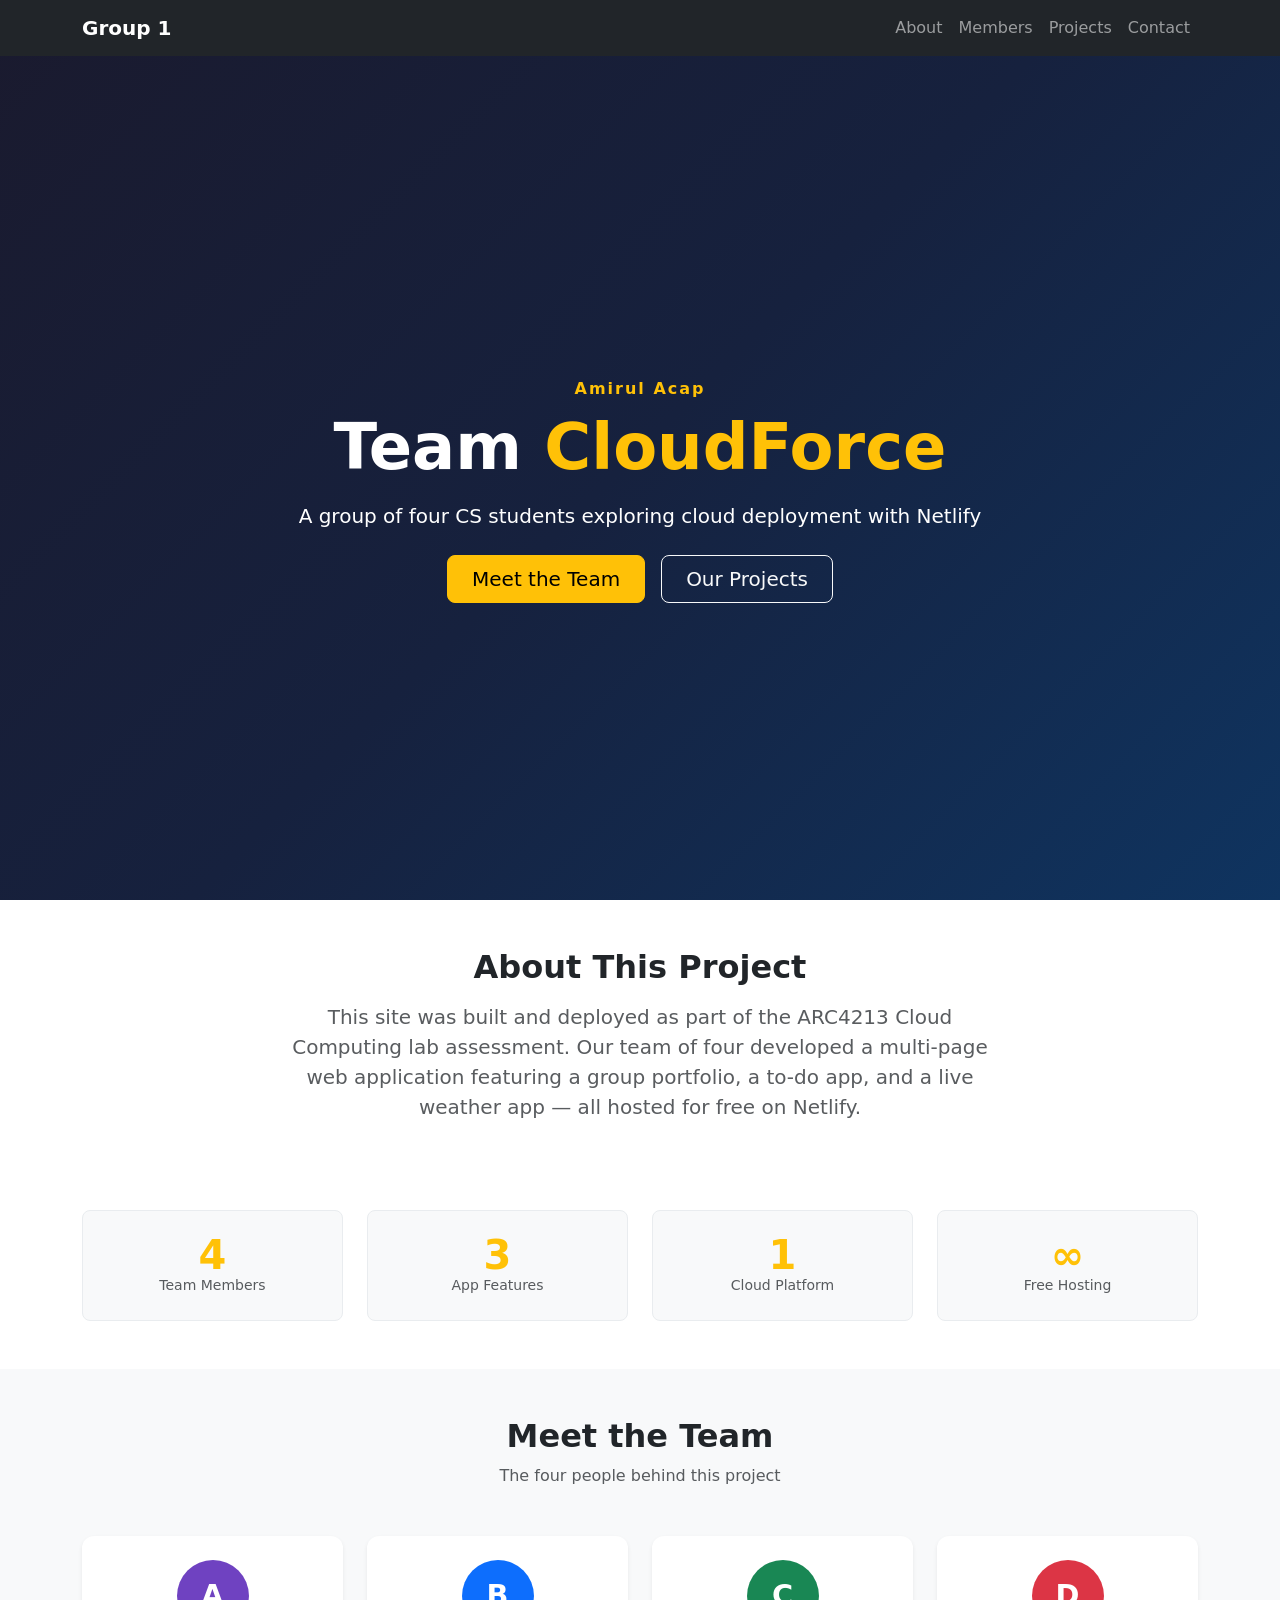
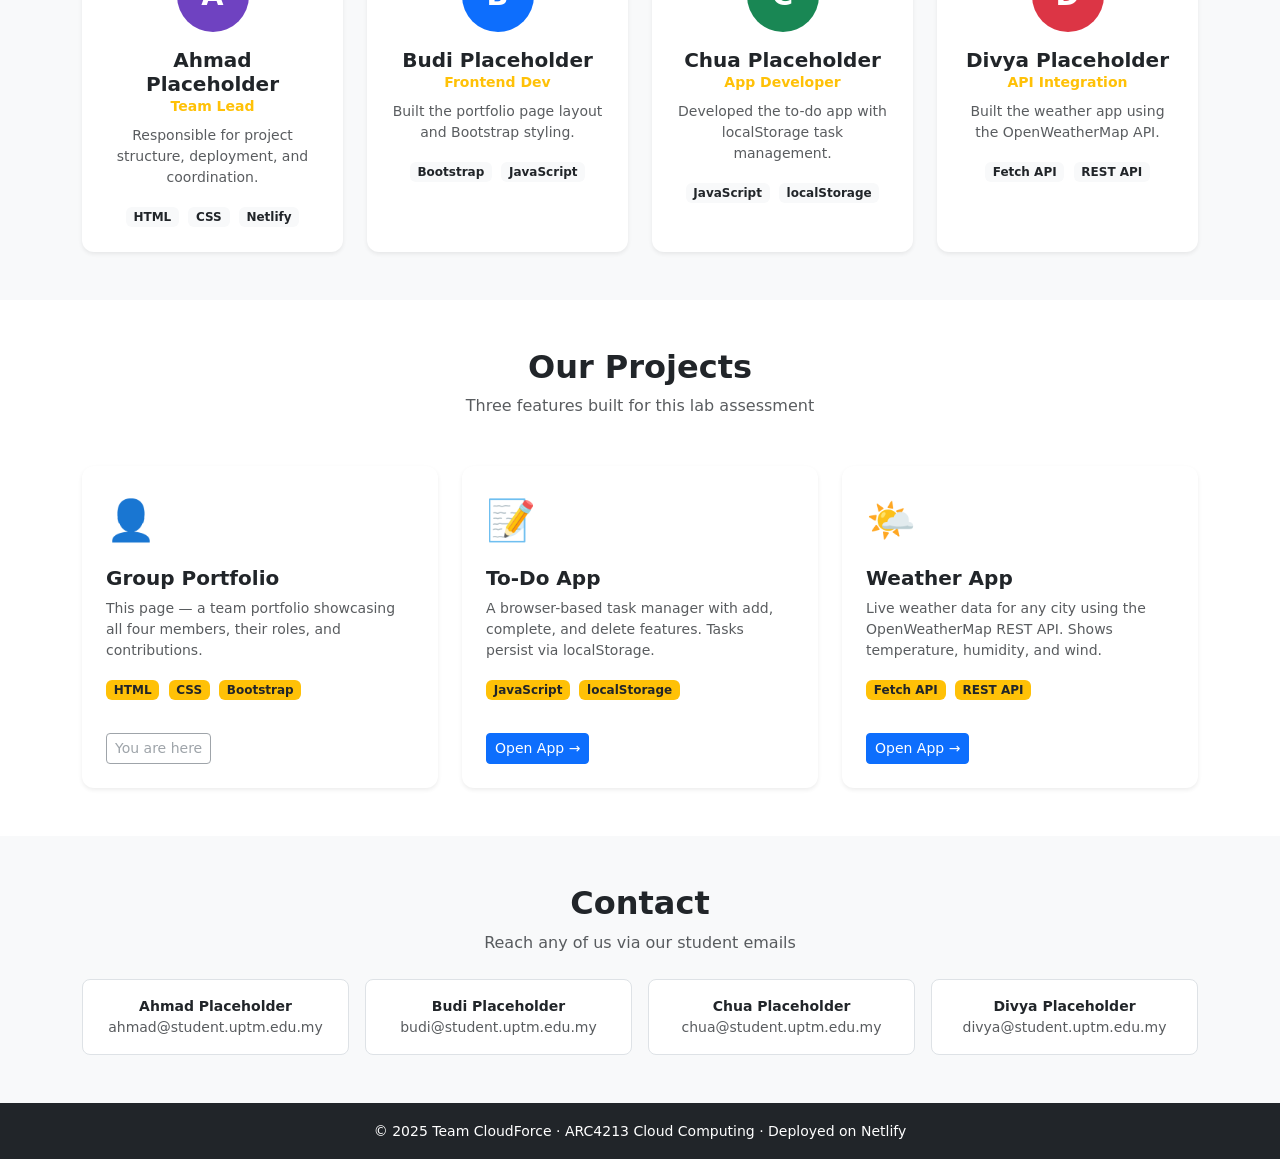
==== index.html @ 3ca0661c "portfolio update" ====
<!DOCTYPE html>
<html lang="en">
<head>
  <meta charset="UTF-8">
  <meta name="viewport" content="width=device-width, initial-scale=1.0">
  <title>Group Portfolio</title>
  <link href="https://cdn.jsdelivr.net/npm/bootstrap@5.3.0/dist/css/bootstrap.min.css" rel="stylesheet">
  <link rel="stylesheet" href="css/style.css">
</head>
<body>

  <!-- Navbar -->
  <nav class="navbar navbar-expand-lg navbar-dark bg-dark fixed-top">
    <div class="container">
      <a class="navbar-brand fw-bold" href="#">Group 1</a>
      <button class="navbar-toggler" type="button" data-bs-toggle="collapse" data-bs-target="#navMenu">
        <span class="navbar-toggler-icon"></span>
      </button>
      <div class="collapse navbar-collapse" id="navMenu">
        <ul class="navbar-nav ms-auto">
          <li class="nav-item"><a class="nav-link" href="#about">About</a></li>
          <li class="nav-item"><a class="nav-link" href="#members">Members</a></li>
          <li class="nav-item"><a class="nav-link" href="#projects">Projects</a></li>
          <li class="nav-item"><a class="nav-link" href="#contact">Contact</a></li>
        </ul>
      </div>
    </div>
  </nav>

  <!-- Hero -->
  <section class="hero d-flex align-items-center text-white">
    <div class="container text-center">
      <p class="text-warning fw-semibold mb-2 letter-spacing">Amirul Acap</p>
      <h1 class="display-3 fw-bold mb-3">Team <span class="text-warning">CloudForce</span></h1>
      <p class="lead mb-4">A group of four CS students exploring cloud deployment with Netlify</p>
      <div class="d-flex justify-content-center gap-3 flex-wrap">
        <a href="#members" class="btn btn-warning btn-lg px-4">Meet the Team</a>
        <a href="#projects" class="btn btn-outline-light btn-lg px-4">Our Projects</a>
      </div>
    </div>
  </section>

  <!-- About -->
  <section id="about" class="py-5">
    <div class="container">
      <div class="row justify-content-center">
        <div class="col-lg-8 text-center">
          <h2 class="fw-bold mb-3">About This Project</h2>
          <p class="lead text-muted">This site was built and deployed as part of the ARC4213 Cloud Computing lab assessment. Our team of four developed a multi-page web application featuring a group portfolio, a to-do app, and a live weather app — all hosted for free on Netlify.</p>
        </div>
      </div>

      <!-- Stats row -->
      <div class="row text-center mt-5 g-4">
        <div class="col-6 col-md-3">
          <div class="stat-card p-4 rounded-3">
            <div class="stat-number text-warning">4</div>
            <div class="text-muted small">Team Members</div>
          </div>
        </div>
        <div class="col-6 col-md-3">
          <div class="stat-card p-4 rounded-3">
            <div class="stat-number text-warning">3</div>
            <div class="text-muted small">App Features</div>
          </div>
        </div>
        <div class="col-6 col-md-3">
          <div class="stat-card p-4 rounded-3">
            <div class="stat-number text-warning">1</div>
            <div class="text-muted small">Cloud Platform</div>
          </div>
        </div>
        <div class="col-6 col-md-3">
          <div class="stat-card p-4 rounded-3">
            <div class="stat-number text-warning">∞</div>
            <div class="text-muted small">Free Hosting</div>
          </div>
        </div>
      </div>
    </div>
  </section>

  <!-- Members -->
  <section id="members" class="py-5 bg-light">
    <div class="container">
      <h2 class="fw-bold text-center mb-2">Meet the Team</h2>
      <p class="text-center text-muted mb-5">The four people behind this project</p>

      <div class="row g-4 justify-content-center">

        <!-- Member 1 -->
        <div class="col-sm-6 col-lg-3">
          <div class="member-card card h-100 text-center border-0 shadow-sm">
            <div class="card-body p-4">
              <div class="avatar mx-auto mb-3" style="background: #6f42c1;">A</div>
              <h5 class="fw-bold mb-0">Ahmad Placeholder</h5>
              <p class="text-warning small fw-semibold mb-2">Team Lead</p>
              <p class="text-muted small">Responsible for project structure, deployment, and coordination.</p>
              <div class="mt-3">
                <span class="badge bg-light text-dark me-1">HTML</span>
                <span class="badge bg-light text-dark me-1">CSS</span>
                <span class="badge bg-light text-dark">Netlify</span>
              </div>
            </div>
          </div>
        </div>

        <!-- Member 2 -->
        <div class="col-sm-6 col-lg-3">
          <div class="member-card card h-100 text-center border-0 shadow-sm">
            <div class="card-body p-4">
              <div class="avatar mx-auto mb-3" style="background: #0d6efd;">B</div>
              <h5 class="fw-bold mb-0">Budi Placeholder</h5>
              <p class="text-warning small fw-semibold mb-2">Frontend Dev</p>
              <p class="text-muted small">Built the portfolio page layout and Bootstrap styling.</p>
              <div class="mt-3">
                <span class="badge bg-light text-dark me-1">Bootstrap</span>
                <span class="badge bg-light text-dark">JavaScript</span>
              </div>
            </div>
          </div>
        </div>

        <!-- Member 3 -->
        <div class="col-sm-6 col-lg-3">
          <div class="member-card card h-100 text-center border-0 shadow-sm">
            <div class="card-body p-4">
              <div class="avatar mx-auto mb-3" style="background: #198754;">C</div>
              <h5 class="fw-bold mb-0">Chua Placeholder</h5>
              <p class="text-warning small fw-semibold mb-2">App Developer</p>
              <p class="text-muted small">Developed the to-do app with localStorage task management.</p>
              <div class="mt-3">
                <span class="badge bg-light text-dark me-1">JavaScript</span>
                <span class="badge bg-light text-dark">localStorage</span>
              </div>
            </div>
          </div>
        </div>

        <!-- Member 4 -->
        <div class="col-sm-6 col-lg-3">
          <div class="member-card card h-100 text-center border-0 shadow-sm">
            <div class="card-body p-4">
              <div class="avatar mx-auto mb-3" style="background: #dc3545;">D</div>
              <h5 class="fw-bold mb-0">Divya Placeholder</h5>
              <p class="text-warning small fw-semibold mb-2">API Integration</p>
              <p class="text-muted small">Built the weather app using the OpenWeatherMap API.</p>
              <div class="mt-3">
                <span class="badge bg-light text-dark me-1">Fetch API</span>
                <span class="badge bg-light text-dark">REST API</span>
              </div>
            </div>
          </div>
        </div>

      </div>
    </div>
  </section>

  <!-- Projects -->
  <section id="projects" class="py-5">
    <div class="container">
      <h2 class="fw-bold text-center mb-2">Our Projects</h2>
      <p class="text-center text-muted mb-5">Three features built for this lab assessment</p>

      <div class="row g-4 justify-content-center">
        <div class="col-md-4">
          <div class="project-card card h-100 border-0 shadow-sm">
            <div class="card-body p-4">
              <div class="project-icon mb-3">👤</div>
              <h5 class="fw-bold">Group Portfolio</h5>
              <p class="text-muted small">This page — a team portfolio showcasing all four members, their roles, and contributions.</p>
              <div class="mt-3">
                <span class="badge bg-warning text-dark me-1">HTML</span>
                <span class="badge bg-warning text-dark me-1">CSS</span>
                <span class="badge bg-warning text-dark">Bootstrap</span>
              </div>
            </div>
            <div class="card-footer bg-transparent border-0 px-4 pb-4">
              <span class="btn btn-sm btn-outline-secondary disabled">You are here</span>
            </div>
          </div>
        </div>

        <div class="col-md-4">
          <div class="project-card card h-100 border-0 shadow-sm">
            <div class="card-body p-4">
              <div class="project-icon mb-3">📝</div>
              <h5 class="fw-bold">To-Do App</h5>
              <p class="text-muted small">A browser-based task manager with add, complete, and delete features. Tasks persist via localStorage.</p>
              <div class="mt-3">
                <span class="badge bg-warning text-dark me-1">JavaScript</span>
                <span class="badge bg-warning text-dark">localStorage</span>
              </div>
            </div>
            <div class="card-footer bg-transparent border-0 px-4 pb-4">
              <a href="todo.html" class="btn btn-sm btn-primary">Open App →</a>
            </div>
          </div>
        </div>

        <div class="col-md-4">
          <div class="project-card card h-100 border-0 shadow-sm">
            <div class="card-body p-4">
              <div class="project-icon mb-3">🌤️</div>
              <h5 class="fw-bold">Weather App</h5>
              <p class="text-muted small">Live weather data for any city using the OpenWeatherMap REST API. Shows temperature, humidity, and wind.</p>
              <div class="mt-3">
                <span class="badge bg-warning text-dark me-1">Fetch API</span>
                <span class="badge bg-warning text-dark">REST API</span>
              </div>
            </div>
            <div class="card-footer bg-transparent border-0 px-4 pb-4">
              <a href="weather.html" class="btn btn-sm btn-primary">Open App →</a>
            </div>
          </div>
        </div>
      </div>
    </div>
  </section>

  <!-- Contact -->
  <section id="contact" class="py-5 bg-light">
    <div class="container text-center">
      <h2 class="fw-bold mb-2">Contact</h2>
      <p class="text-muted mb-4">Reach any of us via our student emails</p>
      <div class="row justify-content-center g-3">
        <div class="col-sm-6 col-md-3">
          <div class="p-3 bg-white rounded-3 border">
            <div class="small fw-semibold">Ahmad Placeholder</div>
            <div class="small text-muted">ahmad@student.uptm.edu.my</div>
          </div>
        </div>
        <div class="col-sm-6 col-md-3">
          <div class="p-3 bg-white rounded-3 border">
            <div class="small fw-semibold">Budi Placeholder</div>
            <div class="small text-muted">budi@student.uptm.edu.my</div>
          </div>
        </div>
        <div class="col-sm-6 col-md-3">
          <div class="p-3 bg-white rounded-3 border">
            <div class="small fw-semibold">Chua Placeholder</div>
            <div class="small text-muted">chua@student.uptm.edu.my</div>
          </div>
        </div>
        <div class="col-sm-6 col-md-3">
          <div class="p-3 bg-white rounded-3 border">
            <div class="small fw-semibold">Divya Placeholder</div>
            <div class="small text-muted">divya@student.uptm.edu.my</div>
          </div>
        </div>
      </div>
    </div>
  </section>

  <footer class="bg-dark text-white text-center py-3">
    <small>© 2025 Team CloudForce · ARC4213 Cloud Computing · Deployed on Netlify</small>
  </footer>

  <script src="https://cdn.jsdelivr.net/npm/bootstrap@5.3.0/dist/js/bootstrap.bundle.min.js"></script>
</body>
</html>
---- css/style.css ----
.hero {
  background: linear-gradient(135deg, #1a1a2e, #16213e, #0f3460);
  min-height: 100vh;
  padding-top: 80px;
}

.letter-spacing { letter-spacing: 2px; }

.stat-card {
  background: #f8f9fa;
  border: 1px solid #e9ecef;
}

.stat-number {
  font-size: 2.5rem;
  font-weight: 700;
  line-height: 1;
}

.avatar {
  width: 72px;
  height: 72px;
  border-radius: 50%;
  display: flex;
  align-items: center;
  justify-content: center;
  font-size: 1.8rem;
  font-weight: 700;
  color: white;
}

.member-card, .project-card {
  transition: transform 0.2s, box-shadow 0.2s;
  border-radius: 12px !important;
}

.member-card:hover, .project-card:hover {
  transform: translateY(-5px);
  box-shadow: 0 10px 30px rgba(0,0,0,0.12) !important;
}

.project-icon {
  font-size: 2.5rem;
}
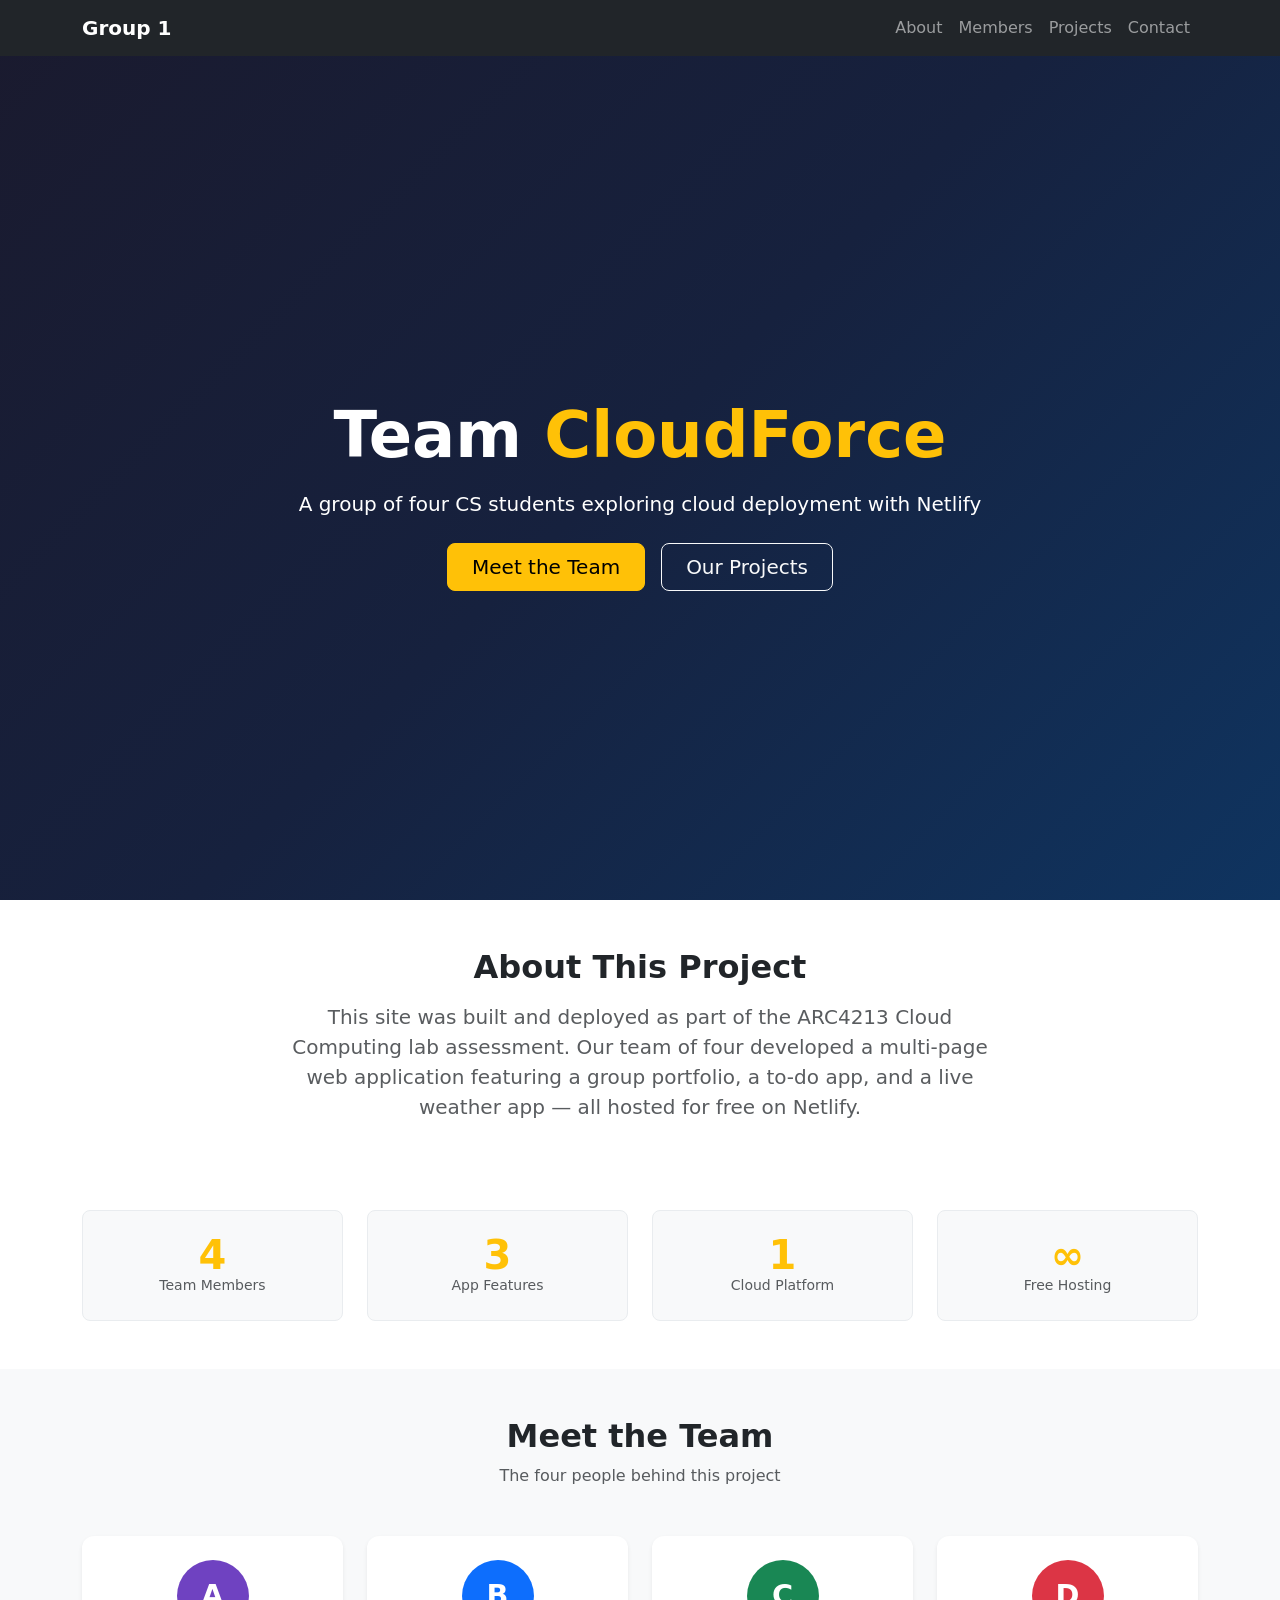
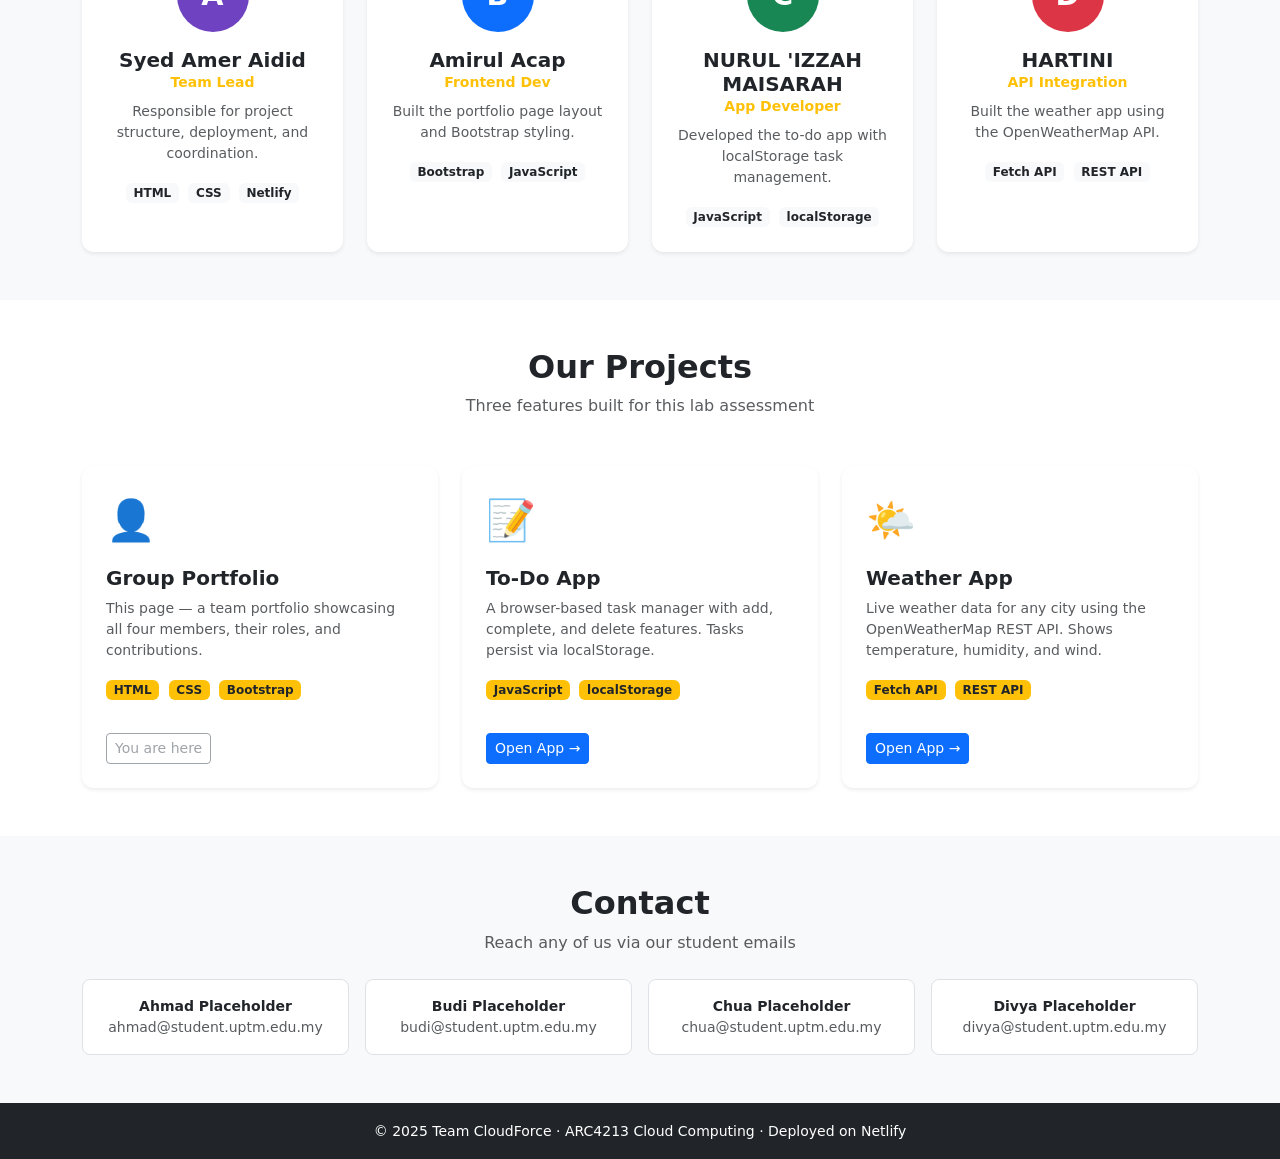
==== commit da2fd67b: "portfolio update" ====
--- a/index.html
+++ b/index.html
@@ -30,7 +30,7 @@
   <!-- Hero -->
   <section class="hero d-flex align-items-center text-white">
     <div class="container text-center">
-      <p class="text-warning fw-semibold mb-2 letter-spacing">Amirul Acap</p>
+      <p class="text-warning fw-semibold mb-2 letter-spacing"></p>
       <h1 class="display-3 fw-bold mb-3">Team <span class="text-warning">CloudForce</span></h1>
       <p class="lead mb-4">A group of four CS students exploring cloud deployment with Netlify</p>
       <div class="d-flex justify-content-center gap-3 flex-wrap">
@@ -93,7 +93,7 @@
           <div class="member-card card h-100 text-center border-0 shadow-sm">
             <div class="card-body p-4">
               <div class="avatar mx-auto mb-3" style="background: #6f42c1;">A</div>
-              <h5 class="fw-bold mb-0">Ahmad Placeholder</h5>
+              <h5 class="fw-bold mb-0">Syed Amer Aidid</h5>
               <p class="text-warning small fw-semibold mb-2">Team Lead</p>
               <p class="text-muted small">Responsible for project structure, deployment, and coordination.</p>
               <div class="mt-3">
@@ -110,7 +110,7 @@
           <div class="member-card card h-100 text-center border-0 shadow-sm">
             <div class="card-body p-4">
               <div class="avatar mx-auto mb-3" style="background: #0d6efd;">B</div>
-              <h5 class="fw-bold mb-0">Budi Placeholder</h5>
+              <h5 class="fw-bold mb-0">Amirul Acap</h5>
               <p class="text-warning small fw-semibold mb-2">Frontend Dev</p>
               <p class="text-muted small">Built the portfolio page layout and Bootstrap styling.</p>
               <div class="mt-3">
@@ -126,7 +126,7 @@
           <div class="member-card card h-100 text-center border-0 shadow-sm">
             <div class="card-body p-4">
               <div class="avatar mx-auto mb-3" style="background: #198754;">C</div>
-              <h5 class="fw-bold mb-0">Chua Placeholder</h5>
+              <h5 class="fw-bold mb-0">NURUL 'IZZAH MAISARAH</h5>
               <p class="text-warning small fw-semibold mb-2">App Developer</p>
               <p class="text-muted small">Developed the to-do app with localStorage task management.</p>
               <div class="mt-3">
@@ -142,7 +142,7 @@
           <div class="member-card card h-100 text-center border-0 shadow-sm">
             <div class="card-body p-4">
               <div class="avatar mx-auto mb-3" style="background: #dc3545;">D</div>
-              <h5 class="fw-bold mb-0">Divya Placeholder</h5>
+              <h5 class="fw-bold mb-0">HARTINI</h5>
               <p class="text-warning small fw-semibold mb-2">API Integration</p>
               <p class="text-muted small">Built the weather app using the OpenWeatherMap API.</p>
               <div class="mt-3">
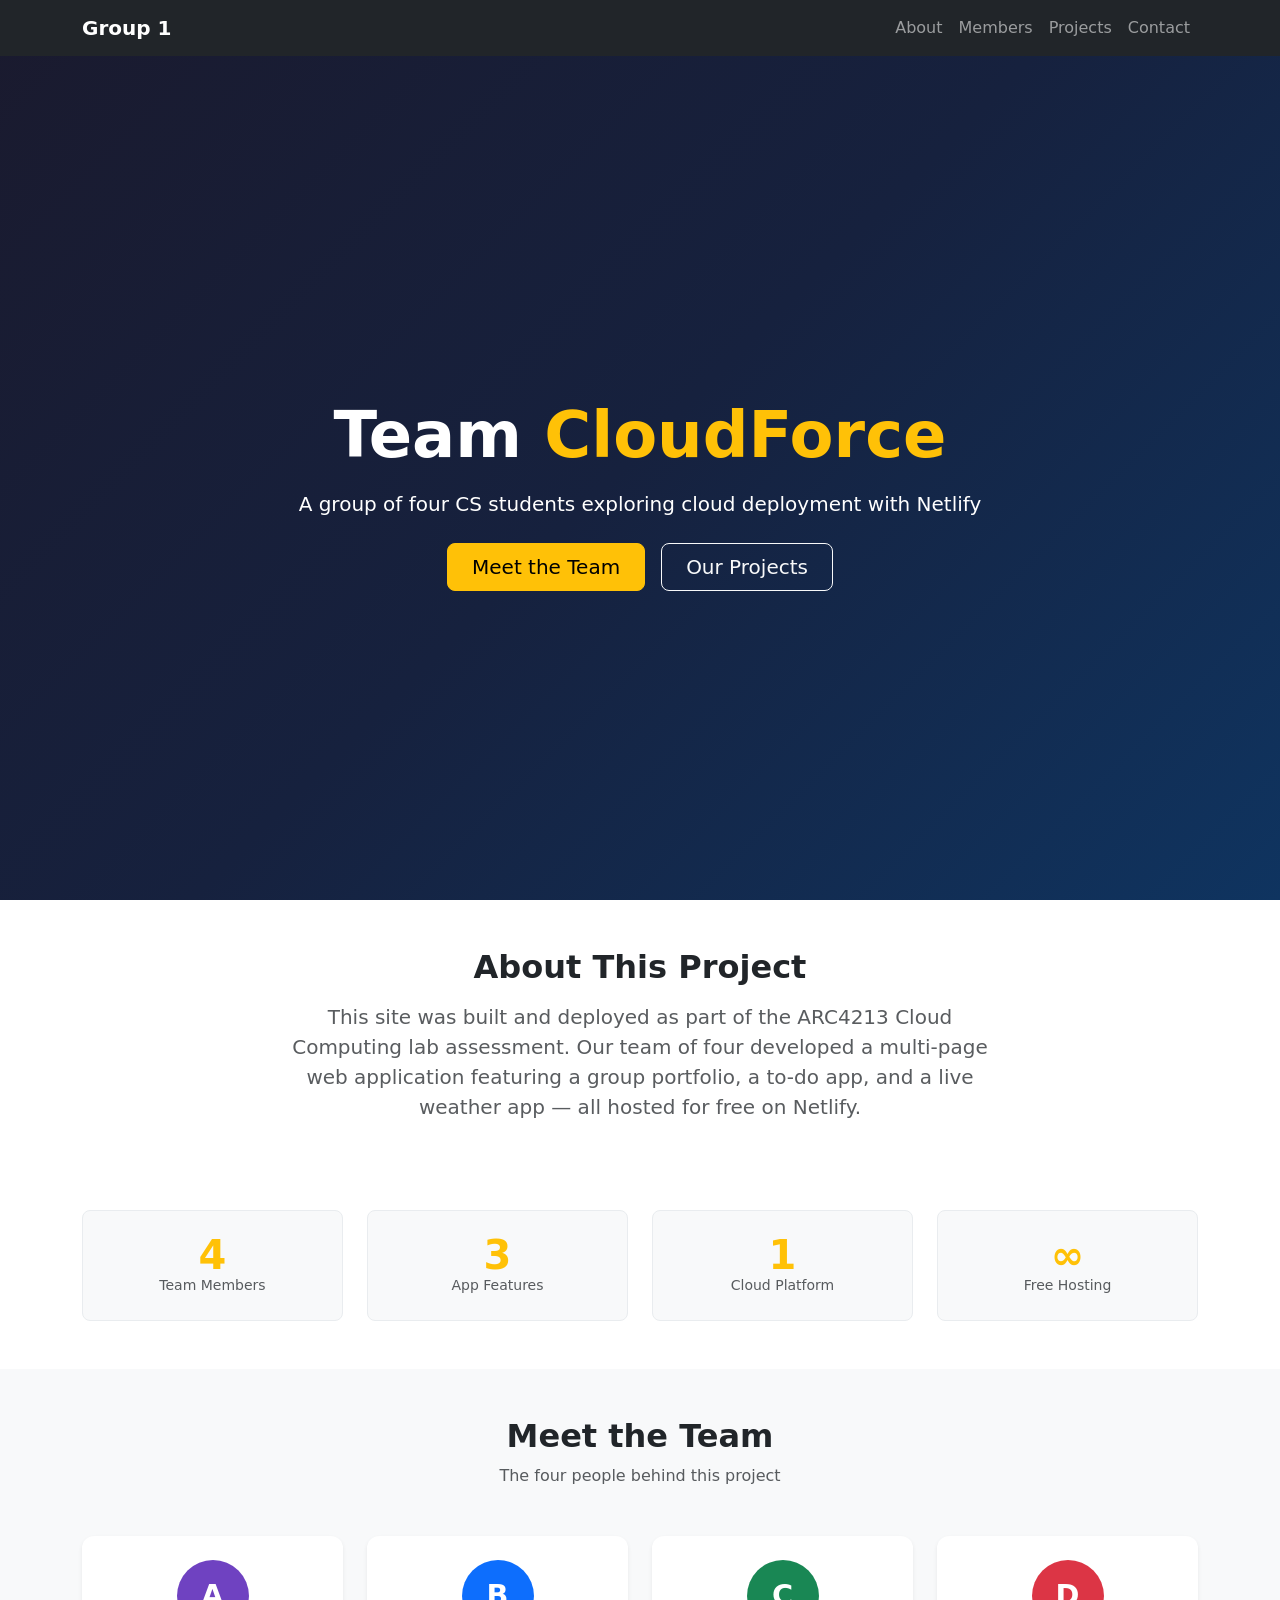
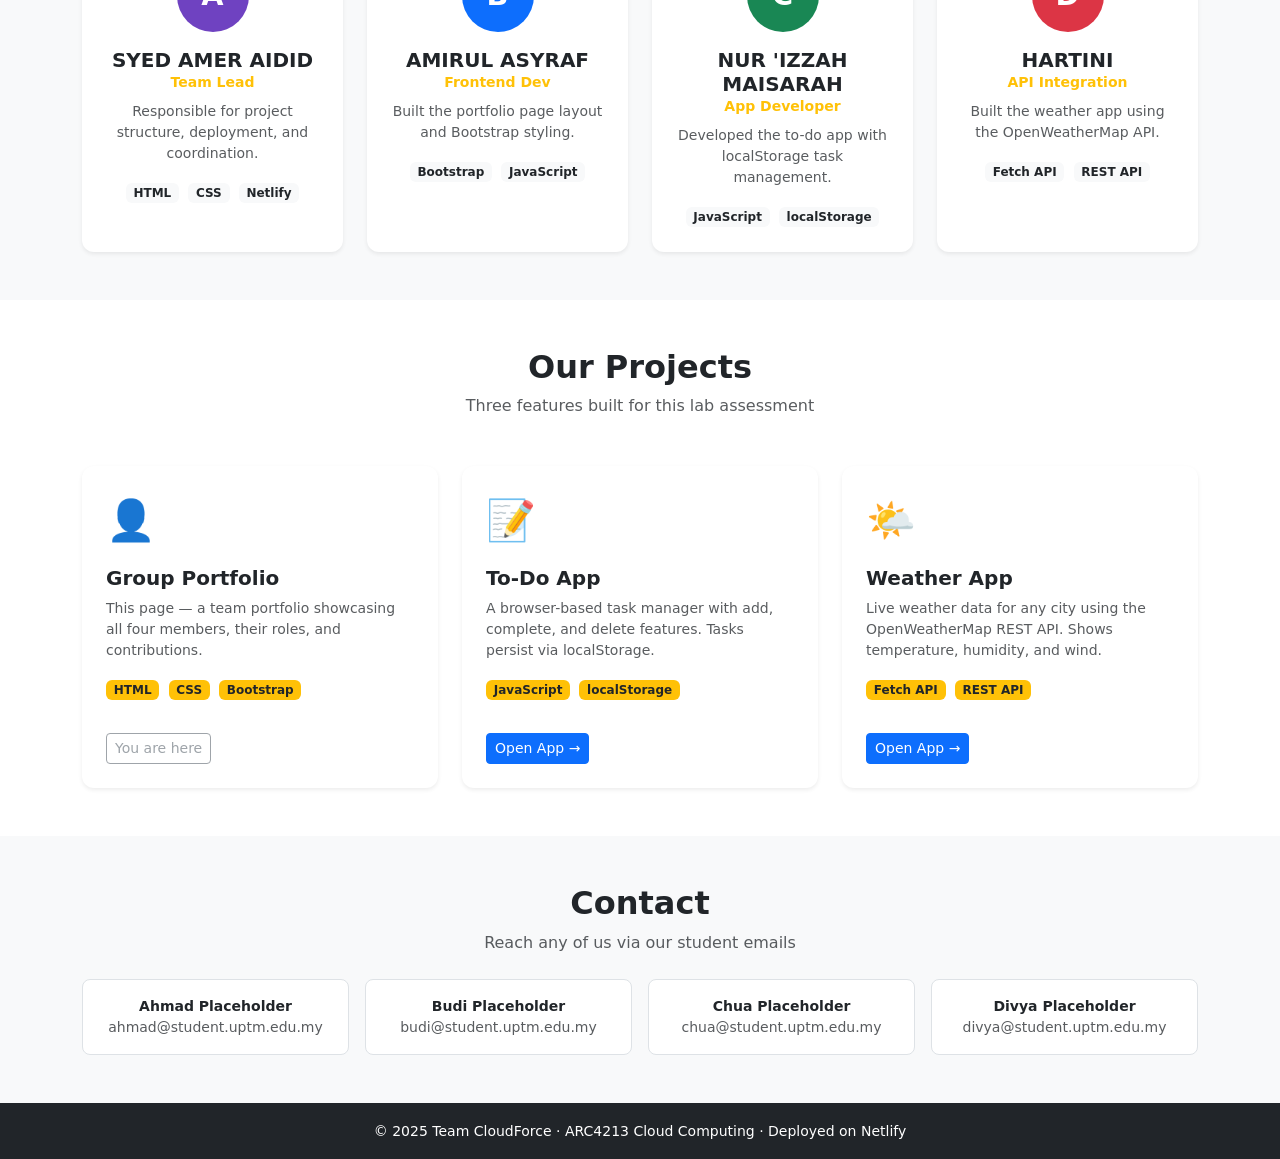
==== commit 854d0a61: "portfolio update" ====
--- a/index.html
+++ b/index.html
@@ -93,7 +93,7 @@
           <div class="member-card card h-100 text-center border-0 shadow-sm">
             <div class="card-body p-4">
               <div class="avatar mx-auto mb-3" style="background: #6f42c1;">A</div>
-              <h5 class="fw-bold mb-0">Syed Amer Aidid</h5>
+              <h5 class="fw-bold mb-0">SYED AMER AIDID</h5>
               <p class="text-warning small fw-semibold mb-2">Team Lead</p>
               <p class="text-muted small">Responsible for project structure, deployment, and coordination.</p>
               <div class="mt-3">
@@ -110,7 +110,7 @@
           <div class="member-card card h-100 text-center border-0 shadow-sm">
             <div class="card-body p-4">
               <div class="avatar mx-auto mb-3" style="background: #0d6efd;">B</div>
-              <h5 class="fw-bold mb-0">Amirul Acap</h5>
+              <h5 class="fw-bold mb-0">AMIRUL ASYRAF</h5>
               <p class="text-warning small fw-semibold mb-2">Frontend Dev</p>
               <p class="text-muted small">Built the portfolio page layout and Bootstrap styling.</p>
               <div class="mt-3">
@@ -126,7 +126,7 @@
           <div class="member-card card h-100 text-center border-0 shadow-sm">
             <div class="card-body p-4">
               <div class="avatar mx-auto mb-3" style="background: #198754;">C</div>
-              <h5 class="fw-bold mb-0">NURUL 'IZZAH MAISARAH</h5>
+              <h5 class="fw-bold mb-0">NUR 'IZZAH MAISARAH</h5>
               <p class="text-warning small fw-semibold mb-2">App Developer</p>
               <p class="text-muted small">Developed the to-do app with localStorage task management.</p>
               <div class="mt-3">
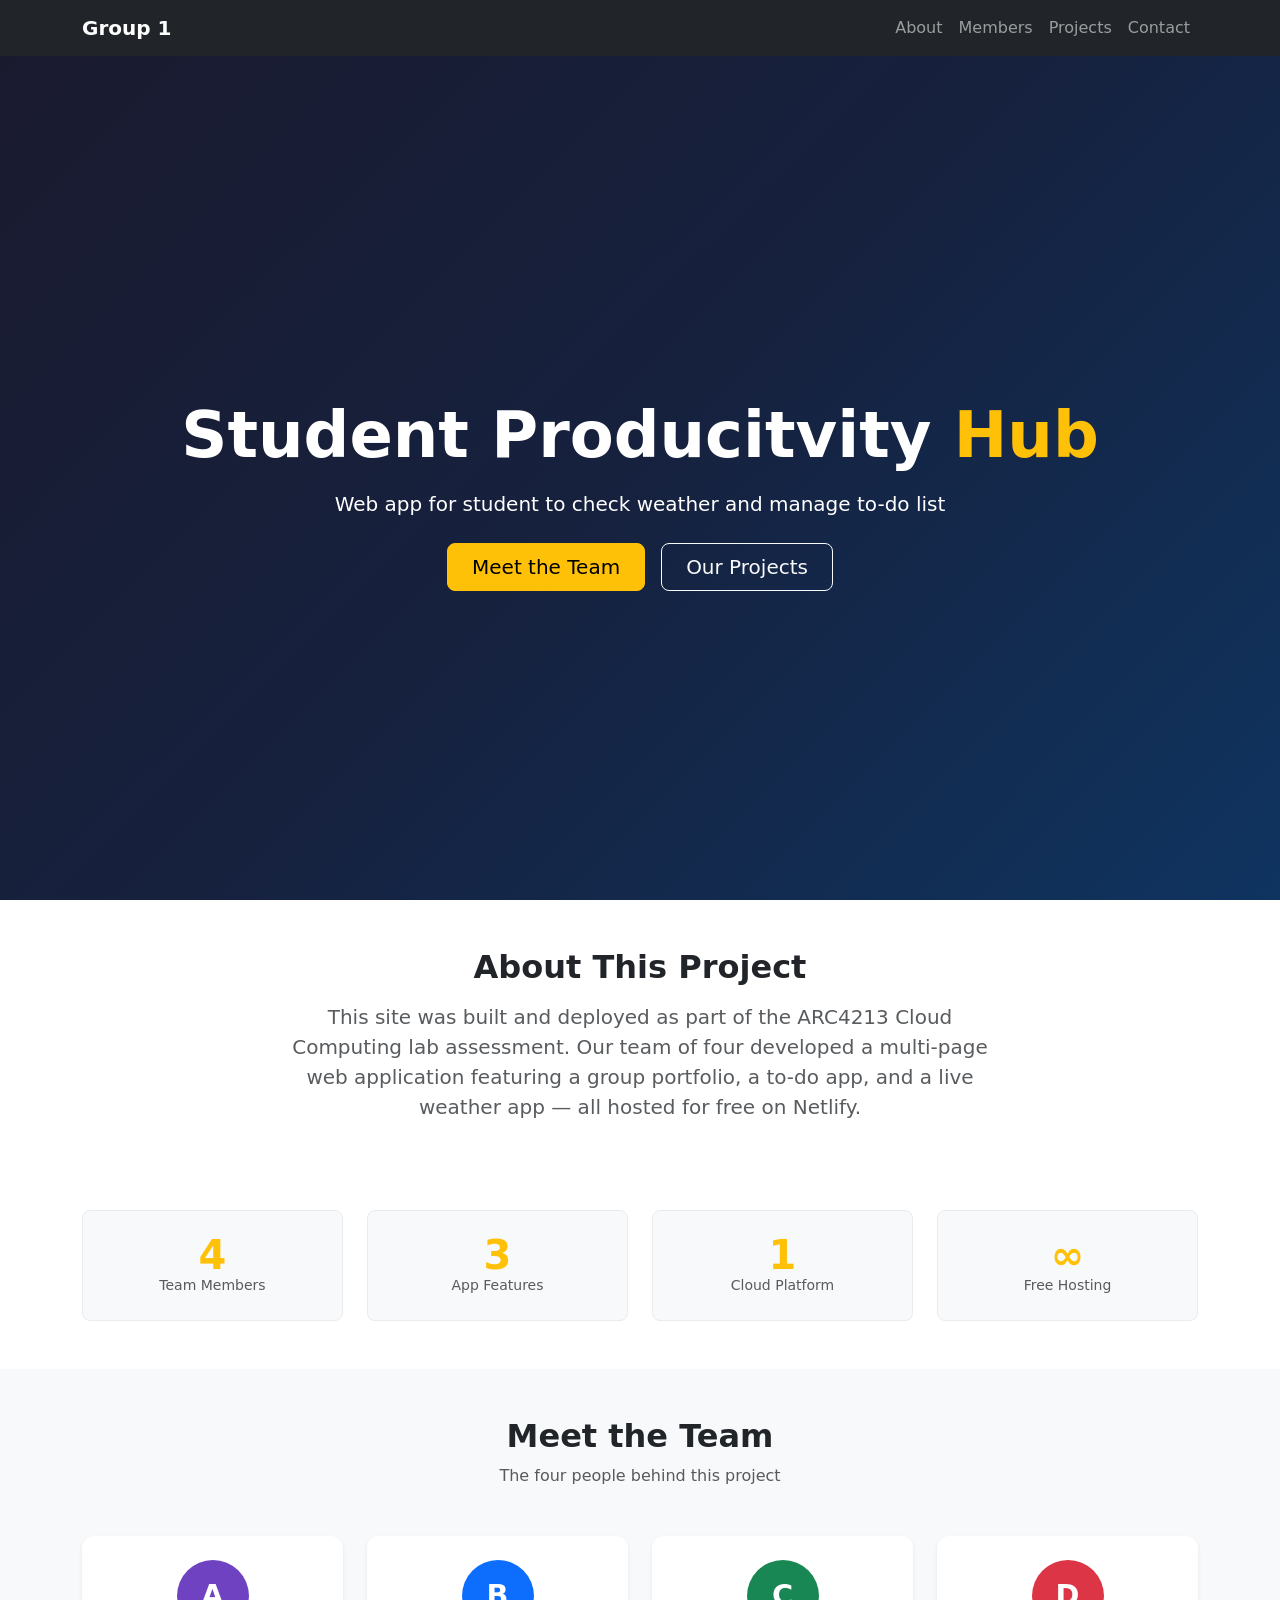
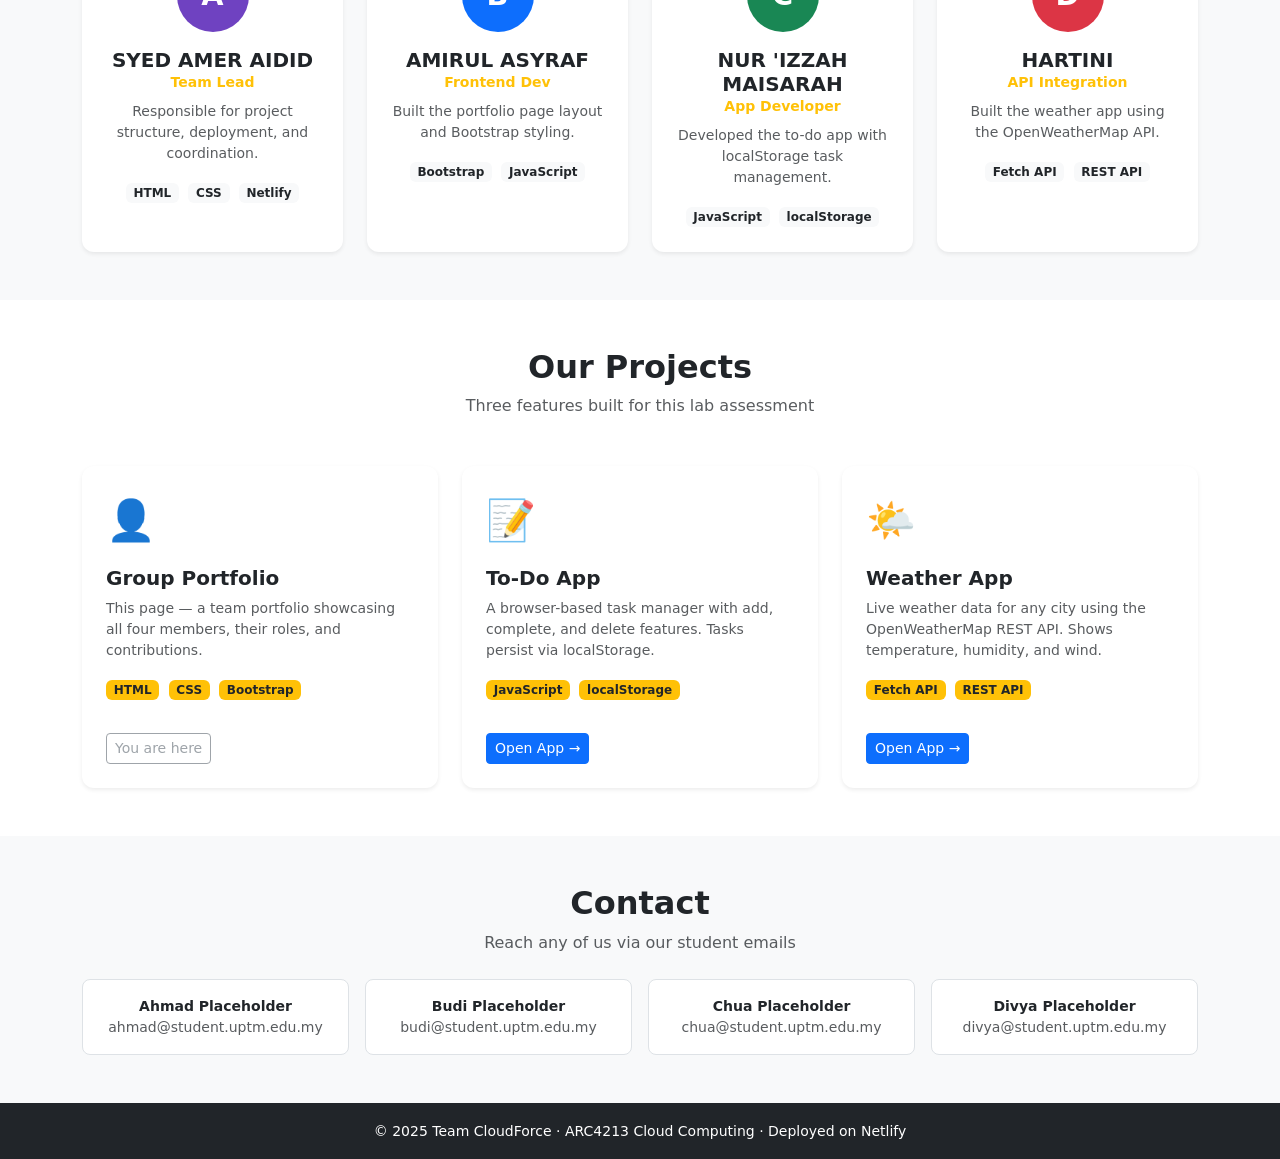
==== commit 7e2d38d7: "Update index.html description change" ====
--- a/index.html
+++ b/index.html
@@ -31,8 +31,8 @@
   <section class="hero d-flex align-items-center text-white">
     <div class="container text-center">
       <p class="text-warning fw-semibold mb-2 letter-spacing"></p>
-      <h1 class="display-3 fw-bold mb-3">Team <span class="text-warning">CloudForce</span></h1>
-      <p class="lead mb-4">A group of four CS students exploring cloud deployment with Netlify</p>
+      <h1 class="display-3 fw-bold mb-3">Student Producitvity <span class="text-warning">Hub</span></h1>
+      <p class="lead mb-4">Web app for student to <b>check weather</b> and manage <b>to-do list</b></p>
       <div class="d-flex justify-content-center gap-3 flex-wrap">
         <a href="#members" class="btn btn-warning btn-lg px-4">Meet the Team</a>
         <a href="#projects" class="btn btn-outline-light btn-lg px-4">Our Projects</a>
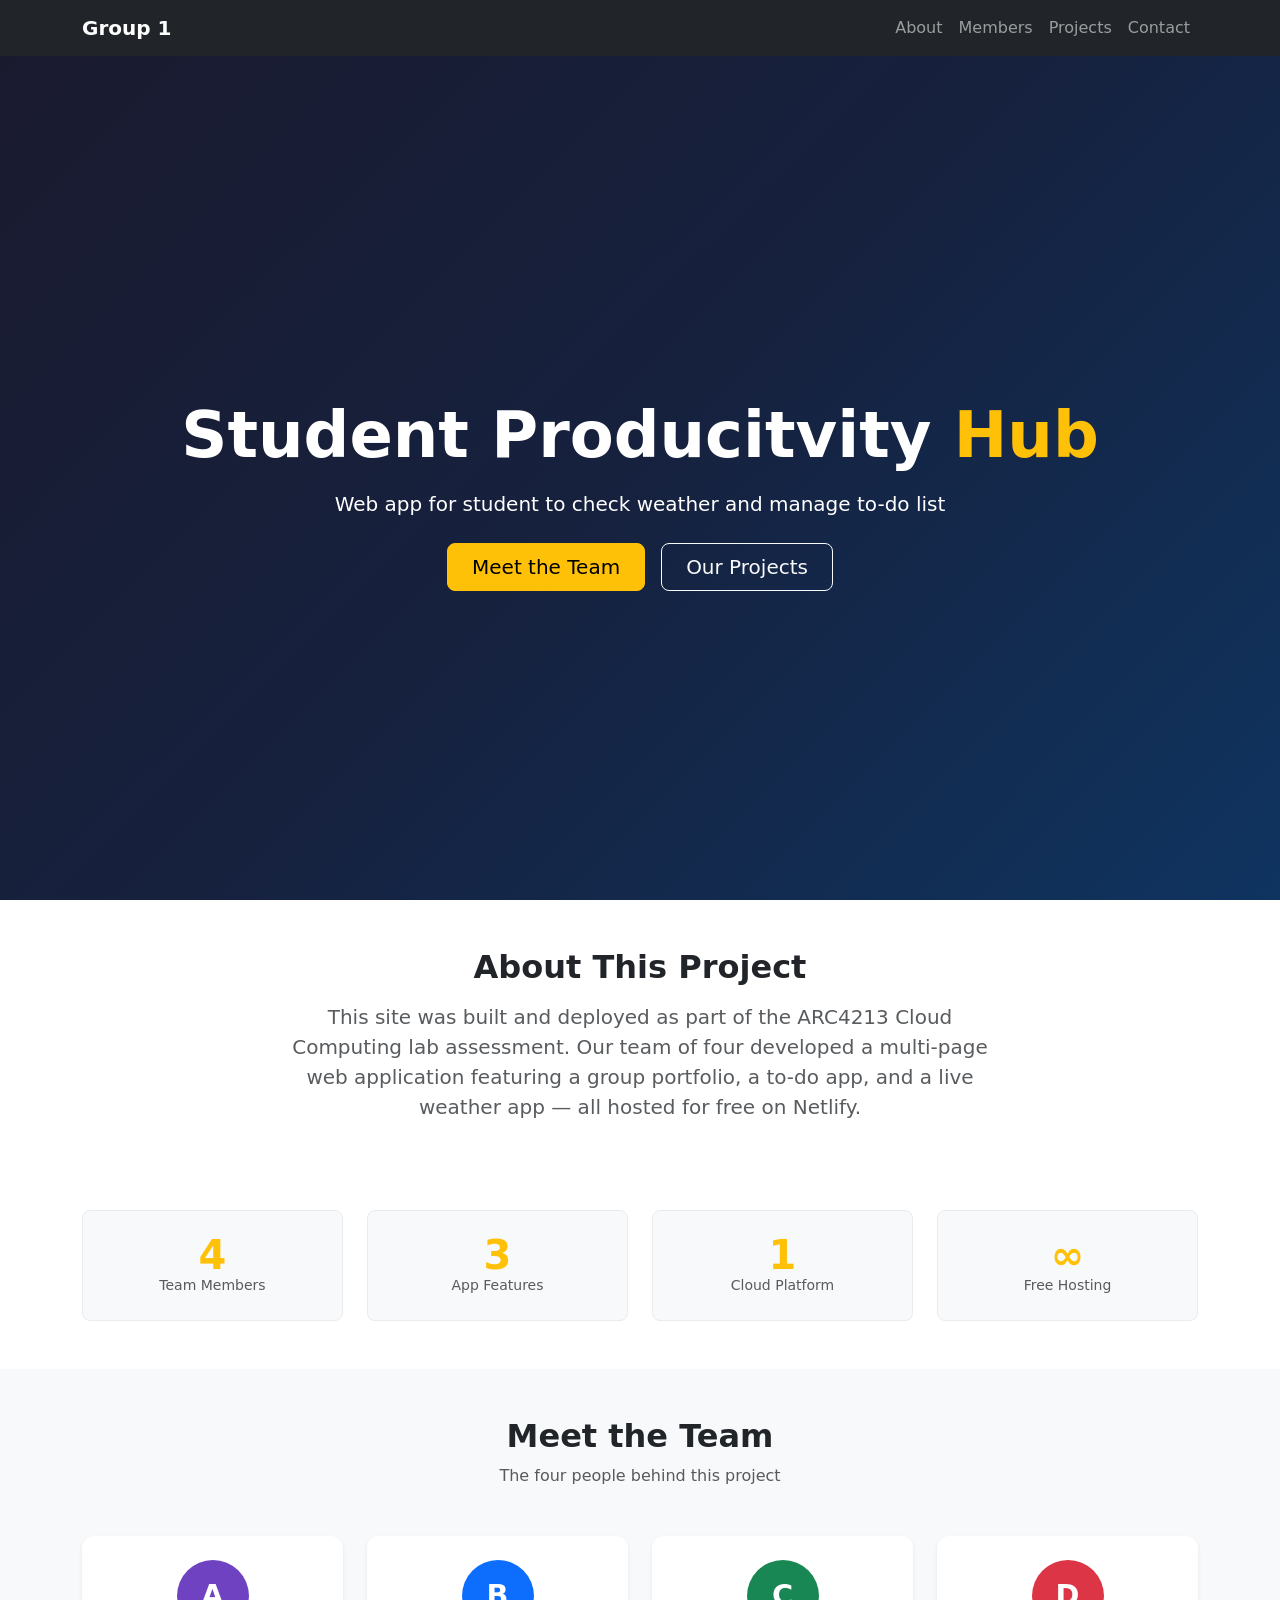
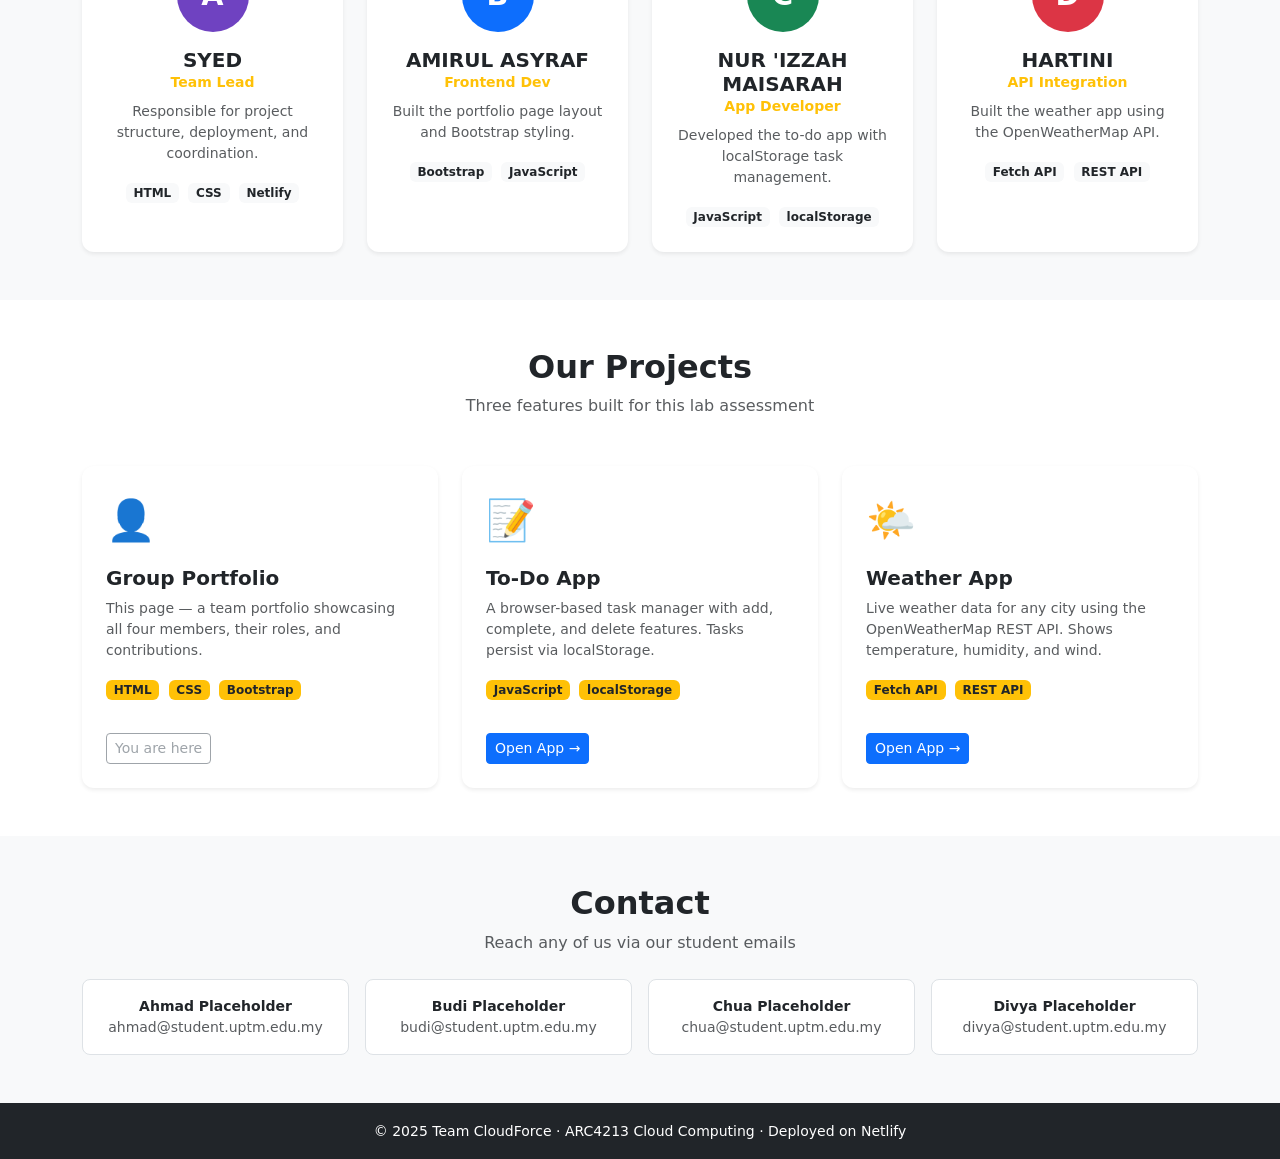
==== commit b3607ceb: "Update index.html" ====
--- a/index.html
+++ b/index.html
@@ -93,7 +93,7 @@
           <div class="member-card card h-100 text-center border-0 shadow-sm">
             <div class="card-body p-4">
               <div class="avatar mx-auto mb-3" style="background: #6f42c1;">A</div>
-              <h5 class="fw-bold mb-0">SYED AMER AIDID</h5>
+              <h5 class="fw-bold mb-0">SYED</h5>
               <p class="text-warning small fw-semibold mb-2">Team Lead</p>
               <p class="text-muted small">Responsible for project structure, deployment, and coordination.</p>
               <div class="mt-3">
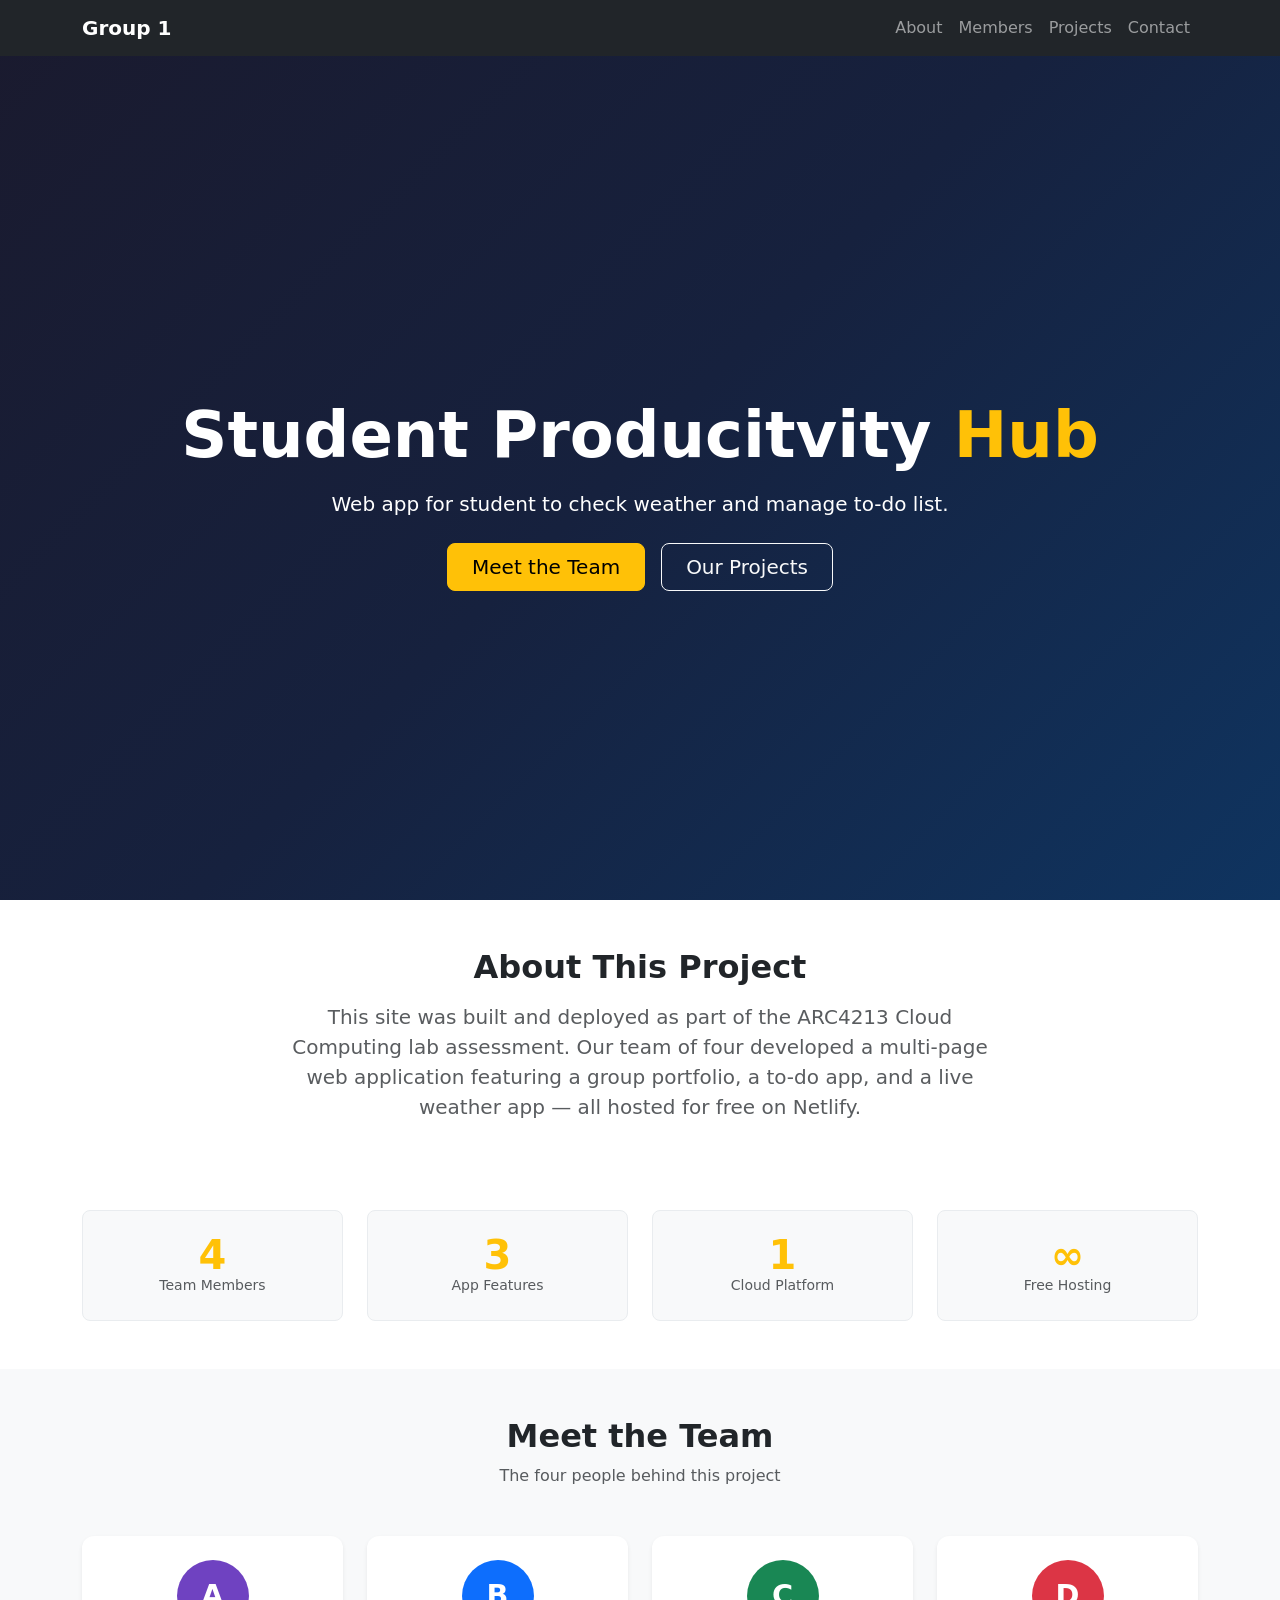
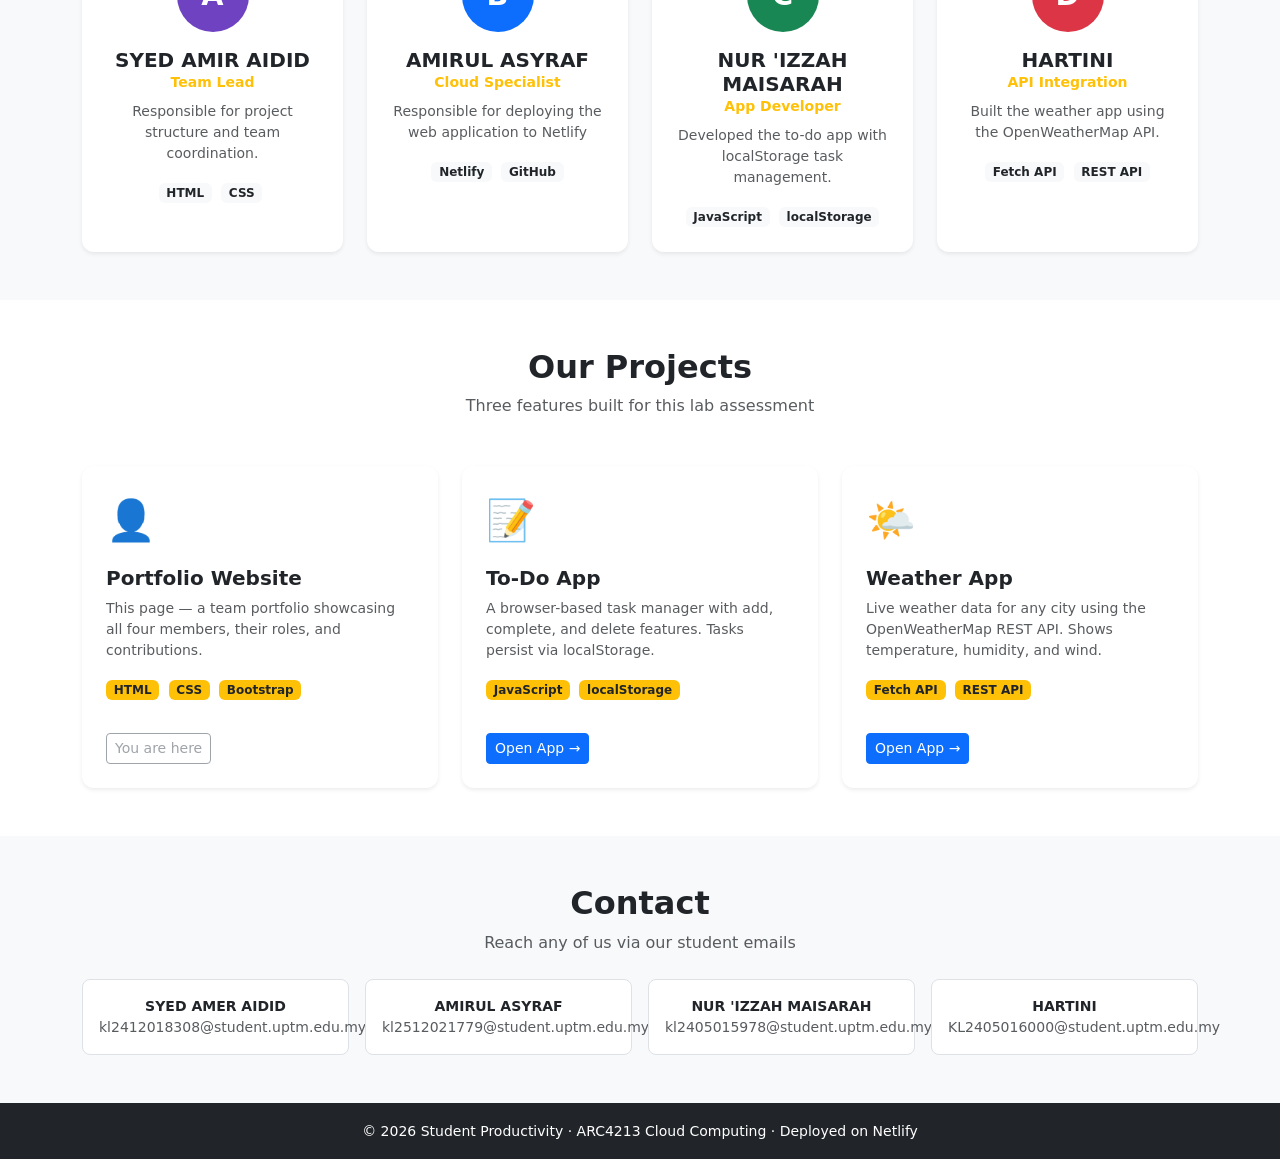
==== commit d46460e2: "Update index.html" ====
--- a/index.html
+++ b/index.html
@@ -32,7 +32,7 @@
     <div class="container text-center">
       <p class="text-warning fw-semibold mb-2 letter-spacing"></p>
       <h1 class="display-3 fw-bold mb-3">Student Producitvity <span class="text-warning">Hub</span></h1>
-      <p class="lead mb-4">Web app for student to <b>check weather</b> and manage <b>to-do list</b></p>
+      <p class="lead mb-4">Web app for student to <b>check weather</b> and manage <b>to-do list.</b></p>
       <div class="d-flex justify-content-center gap-3 flex-wrap">
         <a href="#members" class="btn btn-warning btn-lg px-4">Meet the Team</a>
         <a href="#projects" class="btn btn-outline-light btn-lg px-4">Our Projects</a>
@@ -93,13 +93,12 @@
           <div class="member-card card h-100 text-center border-0 shadow-sm">
             <div class="card-body p-4">
               <div class="avatar mx-auto mb-3" style="background: #6f42c1;">A</div>
-              <h5 class="fw-bold mb-0">SYED</h5>
+              <h5 class="fw-bold mb-0">SYED AMIR AIDID</h5>
               <p class="text-warning small fw-semibold mb-2">Team Lead</p>
-              <p class="text-muted small">Responsible for project structure, deployment, and coordination.</p>
+              <p class="text-muted small">Responsible for project structure and team coordination.</p>
               <div class="mt-3">
                 <span class="badge bg-light text-dark me-1">HTML</span>
                 <span class="badge bg-light text-dark me-1">CSS</span>
-                <span class="badge bg-light text-dark">Netlify</span>
               </div>
             </div>
           </div>
@@ -111,11 +110,11 @@
             <div class="card-body p-4">
               <div class="avatar mx-auto mb-3" style="background: #0d6efd;">B</div>
               <h5 class="fw-bold mb-0">AMIRUL ASYRAF</h5>
-              <p class="text-warning small fw-semibold mb-2">Frontend Dev</p>
-              <p class="text-muted small">Built the portfolio page layout and Bootstrap styling.</p>
-              <div class="mt-3">
-                <span class="badge bg-light text-dark me-1">Bootstrap</span>
-                <span class="badge bg-light text-dark">JavaScript</span>
+              <p class="text-warning small fw-semibold mb-2">Cloud Specialist</p>
+              <p class="text-muted small">Responsible for deploying the web application to Netlify</p>
+              <div class="mt-3">
+                <span class="badge bg-light text-dark me-1">Netlify</span>
+                <span class="badge bg-light text-dark">GitHub</span>
               </div>
             </div>
           </div>
@@ -168,7 +167,7 @@
           <div class="project-card card h-100 border-0 shadow-sm">
             <div class="card-body p-4">
               <div class="project-icon mb-3">👤</div>
-              <h5 class="fw-bold">Group Portfolio</h5>
+              <h5 class="fw-bold">Portfolio Website</h5>
               <p class="text-muted small">This page — a team portfolio showcasing all four members, their roles, and contributions.</p>
               <div class="mt-3">
                 <span class="badge bg-warning text-dark me-1">HTML</span>
@@ -227,26 +226,26 @@
       <div class="row justify-content-center g-3">
         <div class="col-sm-6 col-md-3">
           <div class="p-3 bg-white rounded-3 border">
-            <div class="small fw-semibold">Ahmad Placeholder</div>
-            <div class="small text-muted">ahmad@student.uptm.edu.my</div>
-          </div>
-        </div>
-        <div class="col-sm-6 col-md-3">
-          <div class="p-3 bg-white rounded-3 border">
-            <div class="small fw-semibold">Budi Placeholder</div>
-            <div class="small text-muted">budi@student.uptm.edu.my</div>
-          </div>
-        </div>
-        <div class="col-sm-6 col-md-3">
-          <div class="p-3 bg-white rounded-3 border">
-            <div class="small fw-semibold">Chua Placeholder</div>
-            <div class="small text-muted">chua@student.uptm.edu.my</div>
-          </div>
-        </div>
-        <div class="col-sm-6 col-md-3">
-          <div class="p-3 bg-white rounded-3 border">
-            <div class="small fw-semibold">Divya Placeholder</div>
-            <div class="small text-muted">divya@student.uptm.edu.my</div>
+            <div class="small fw-semibold">SYED AMER AIDID</div>
+            <div class="small text-muted">kl2412018308@student.uptm.edu.my</div>
+          </div>
+        </div>
+        <div class="col-sm-6 col-md-3">
+          <div class="p-3 bg-white rounded-3 border">
+            <div class="small fw-semibold">AMIRUL ASYRAF</div>
+            <div class="small text-muted">kl2512021779@student.uptm.edu.my</div>
+          </div>
+        </div>
+        <div class="col-sm-6 col-md-3">
+          <div class="p-3 bg-white rounded-3 border">
+            <div class="small fw-semibold">NUR 'IZZAH MAISARAH</div>
+            <div class="small text-muted">kl2405015978@student.uptm.edu.my</div>
+          </div>
+        </div>
+        <div class="col-sm-6 col-md-3">
+          <div class="p-3 bg-white rounded-3 border">
+            <div class="small fw-semibold">HARTINI</div>
+            <div class="small text-muted">KL2405016000@student.uptm.edu.my</div>
           </div>
         </div>
       </div>
@@ -254,7 +253,7 @@
   </section>
 
   <footer class="bg-dark text-white text-center py-3">
-    <small>© 2025 Team CloudForce · ARC4213 Cloud Computing · Deployed on Netlify</small>
+    <small>© 2026 Student Productivity · ARC4213 Cloud Computing · Deployed on Netlify</small>
   </footer>
 
   <script src="https://cdn.jsdelivr.net/npm/bootstrap@5.3.0/dist/js/bootstrap.bundle.min.js"></script>
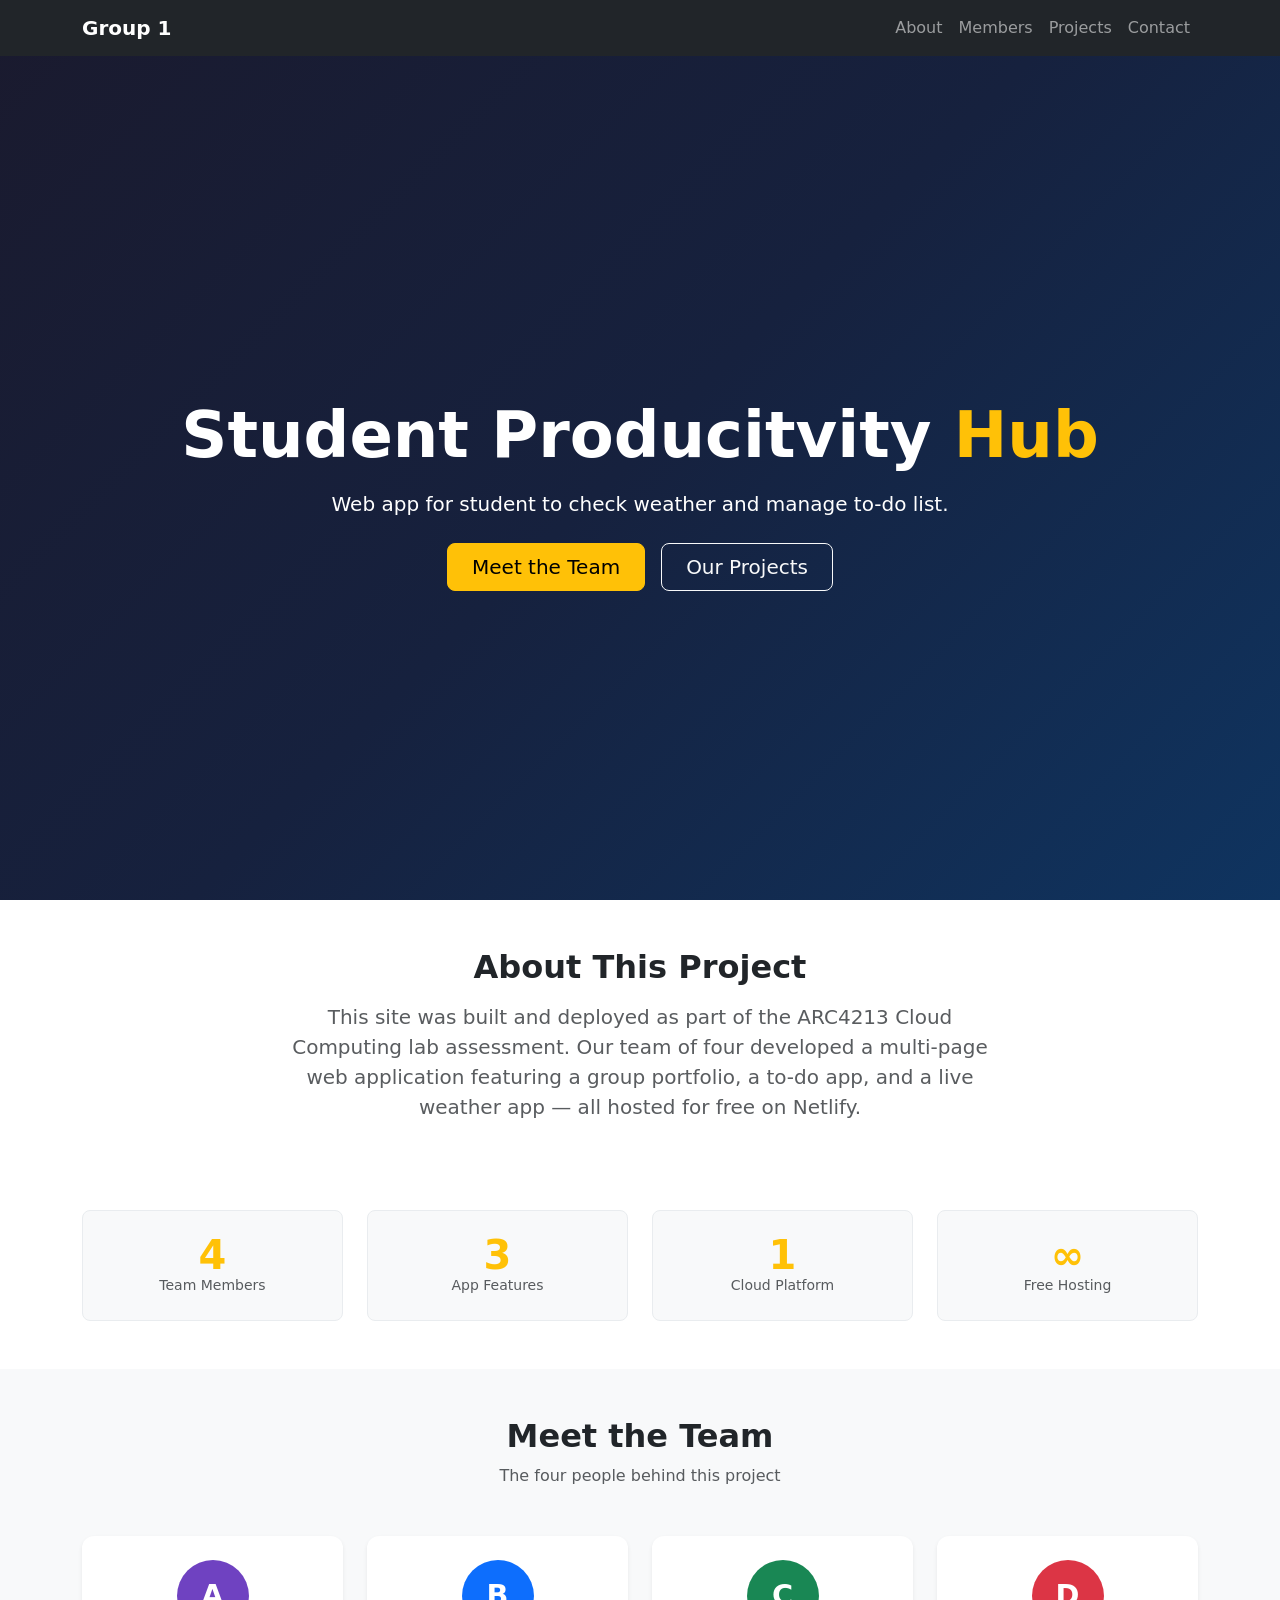
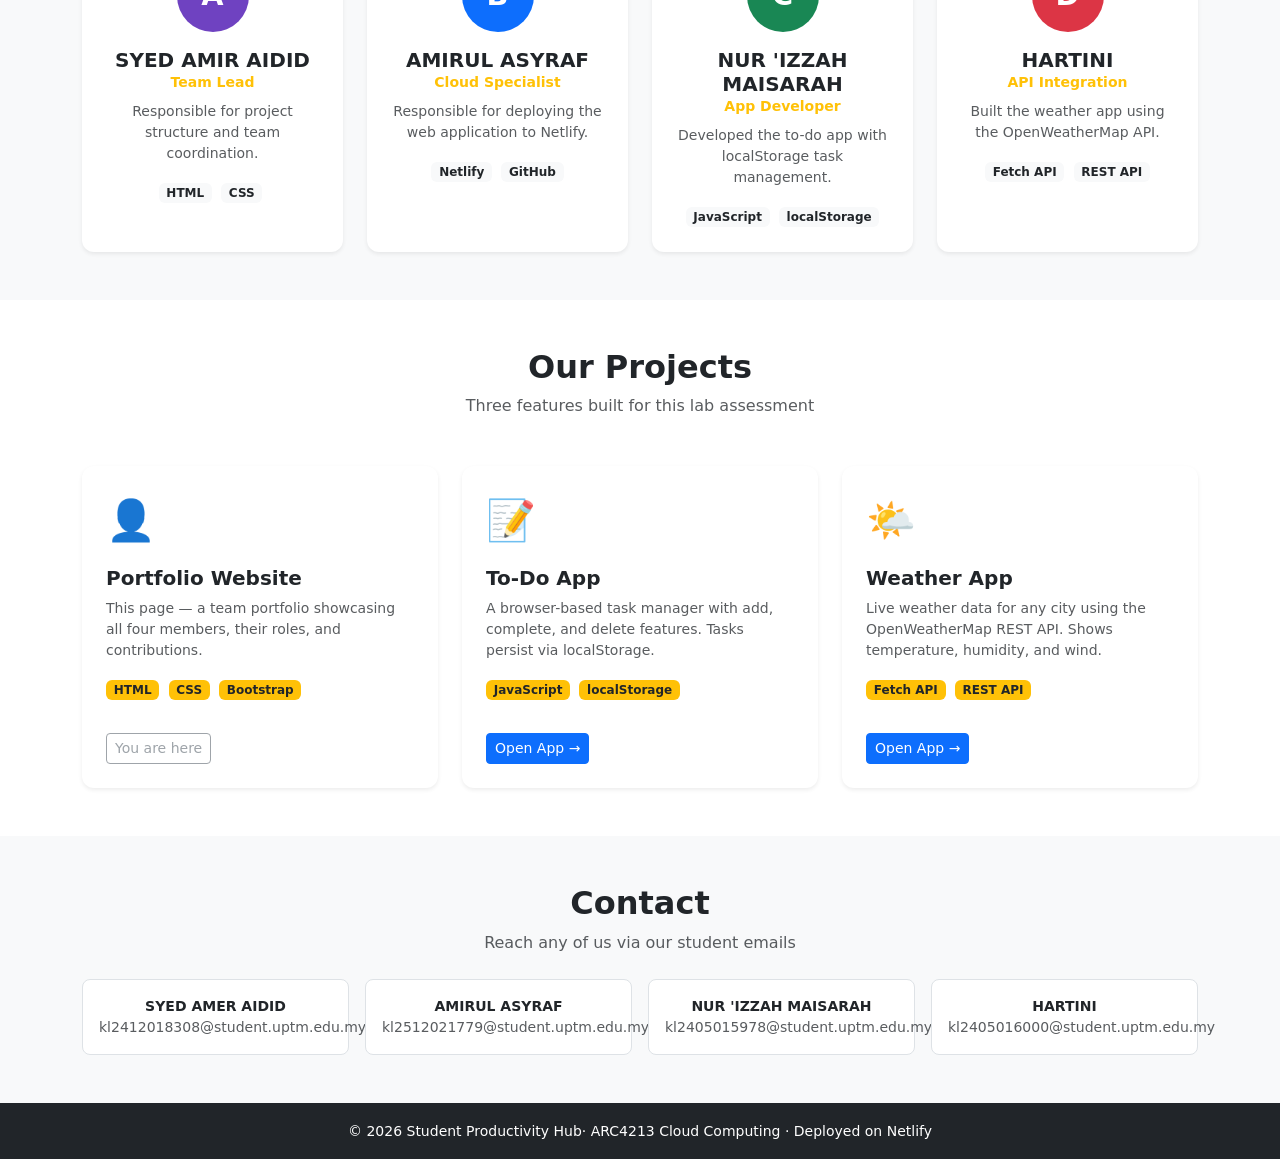
==== commit d8147a75: "Update index.html" ====
--- a/index.html
+++ b/index.html
@@ -111,7 +111,7 @@
               <div class="avatar mx-auto mb-3" style="background: #0d6efd;">B</div>
               <h5 class="fw-bold mb-0">AMIRUL ASYRAF</h5>
               <p class="text-warning small fw-semibold mb-2">Cloud Specialist</p>
-              <p class="text-muted small">Responsible for deploying the web application to Netlify</p>
+              <p class="text-muted small">Responsible for deploying the web application to Netlify.</p>
               <div class="mt-3">
                 <span class="badge bg-light text-dark me-1">Netlify</span>
                 <span class="badge bg-light text-dark">GitHub</span>
@@ -245,7 +245,7 @@
         <div class="col-sm-6 col-md-3">
           <div class="p-3 bg-white rounded-3 border">
             <div class="small fw-semibold">HARTINI</div>
-            <div class="small text-muted">KL2405016000@student.uptm.edu.my</div>
+            <div class="small text-muted">kl2405016000@student.uptm.edu.my</div>
           </div>
         </div>
       </div>
@@ -253,7 +253,7 @@
   </section>
 
   <footer class="bg-dark text-white text-center py-3">
-    <small>© 2026 Student Productivity · ARC4213 Cloud Computing · Deployed on Netlify</small>
+    <small>© 2026 Student Productivity Hub· ARC4213 Cloud Computing · Deployed on Netlify</small>
   </footer>
 
   <script src="https://cdn.jsdelivr.net/npm/bootstrap@5.3.0/dist/js/bootstrap.bundle.min.js"></script>
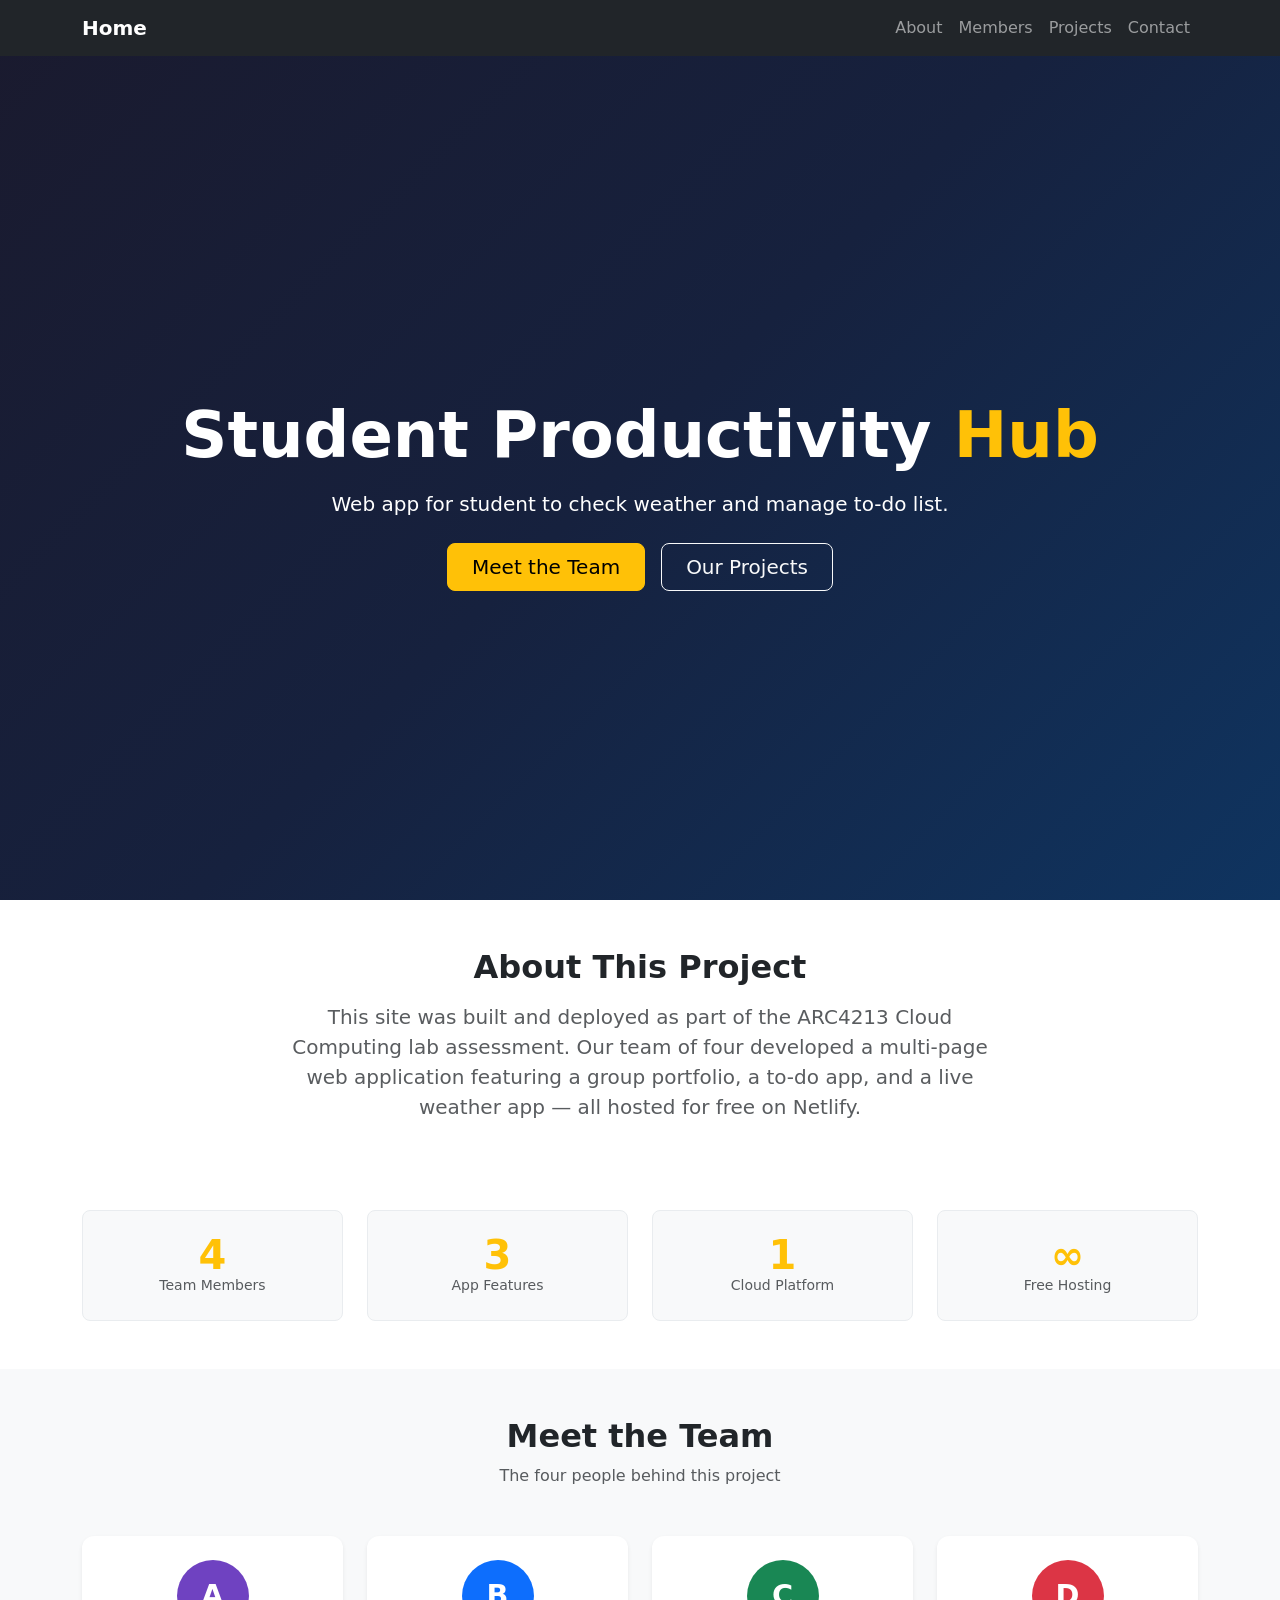
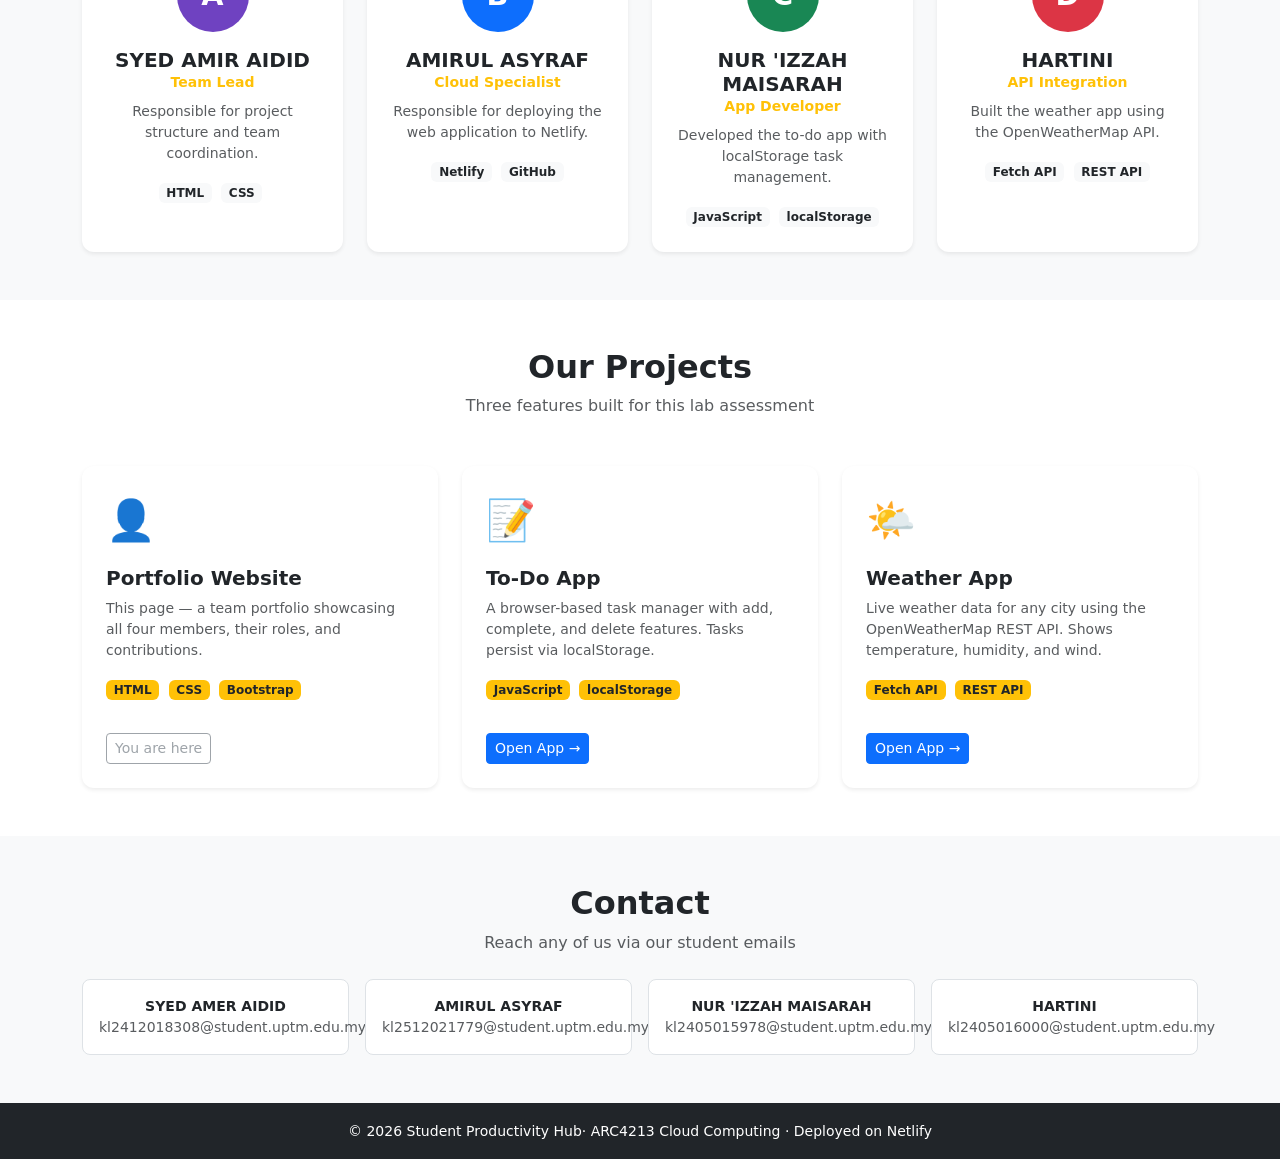
==== commit 1e0e3843: "Update index.html" ====
--- a/index.html
+++ b/index.html
@@ -12,7 +12,7 @@
   <!-- Navbar -->
   <nav class="navbar navbar-expand-lg navbar-dark bg-dark fixed-top">
     <div class="container">
-      <a class="navbar-brand fw-bold" href="#">Group 1</a>
+      <a class="navbar-brand fw-bold" href="#">Home</a>
       <button class="navbar-toggler" type="button" data-bs-toggle="collapse" data-bs-target="#navMenu">
         <span class="navbar-toggler-icon"></span>
       </button>
@@ -31,7 +31,7 @@
   <section class="hero d-flex align-items-center text-white">
     <div class="container text-center">
       <p class="text-warning fw-semibold mb-2 letter-spacing"></p>
-      <h1 class="display-3 fw-bold mb-3">Student Producitvity <span class="text-warning">Hub</span></h1>
+      <h1 class="display-3 fw-bold mb-3">Student Productivity <span class="text-warning">Hub</span></h1>
       <p class="lead mb-4">Web app for student to <b>check weather</b> and manage <b>to-do list.</b></p>
       <div class="d-flex justify-content-center gap-3 flex-wrap">
         <a href="#members" class="btn btn-warning btn-lg px-4">Meet the Team</a>
